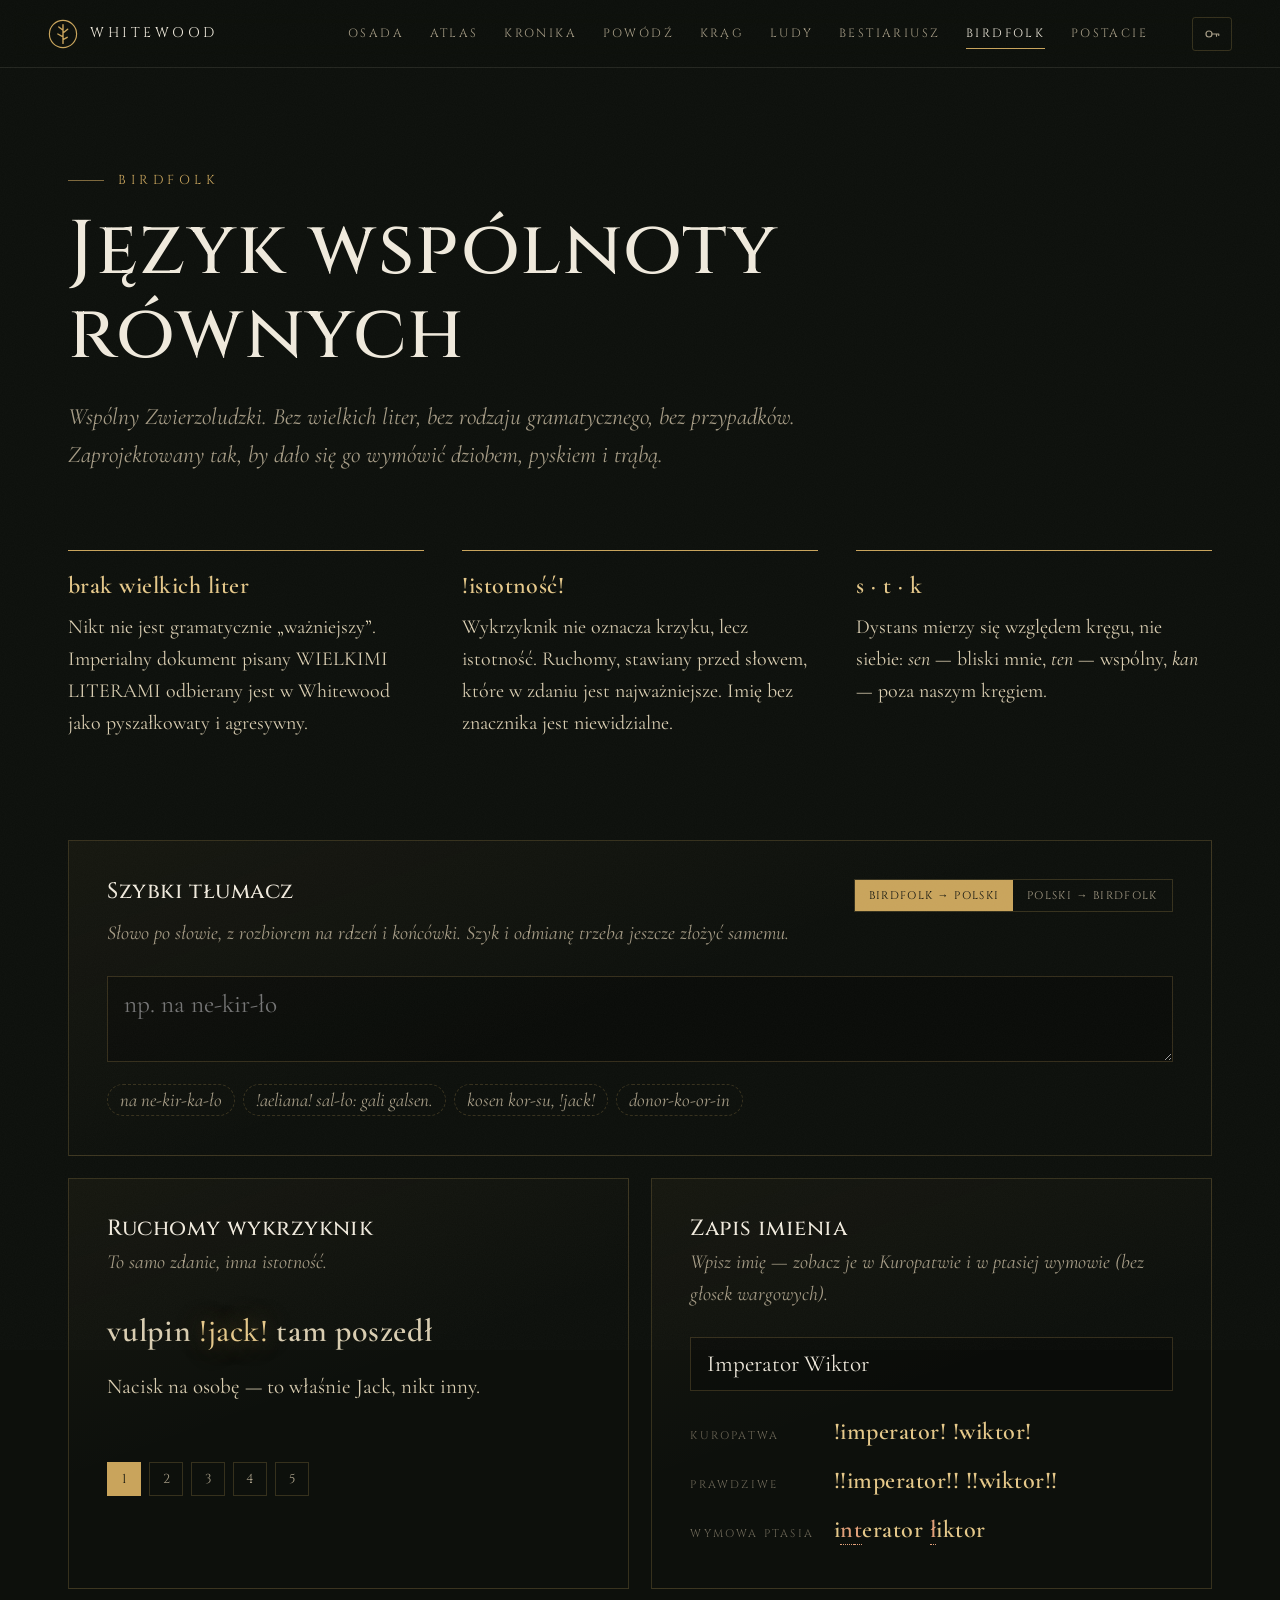
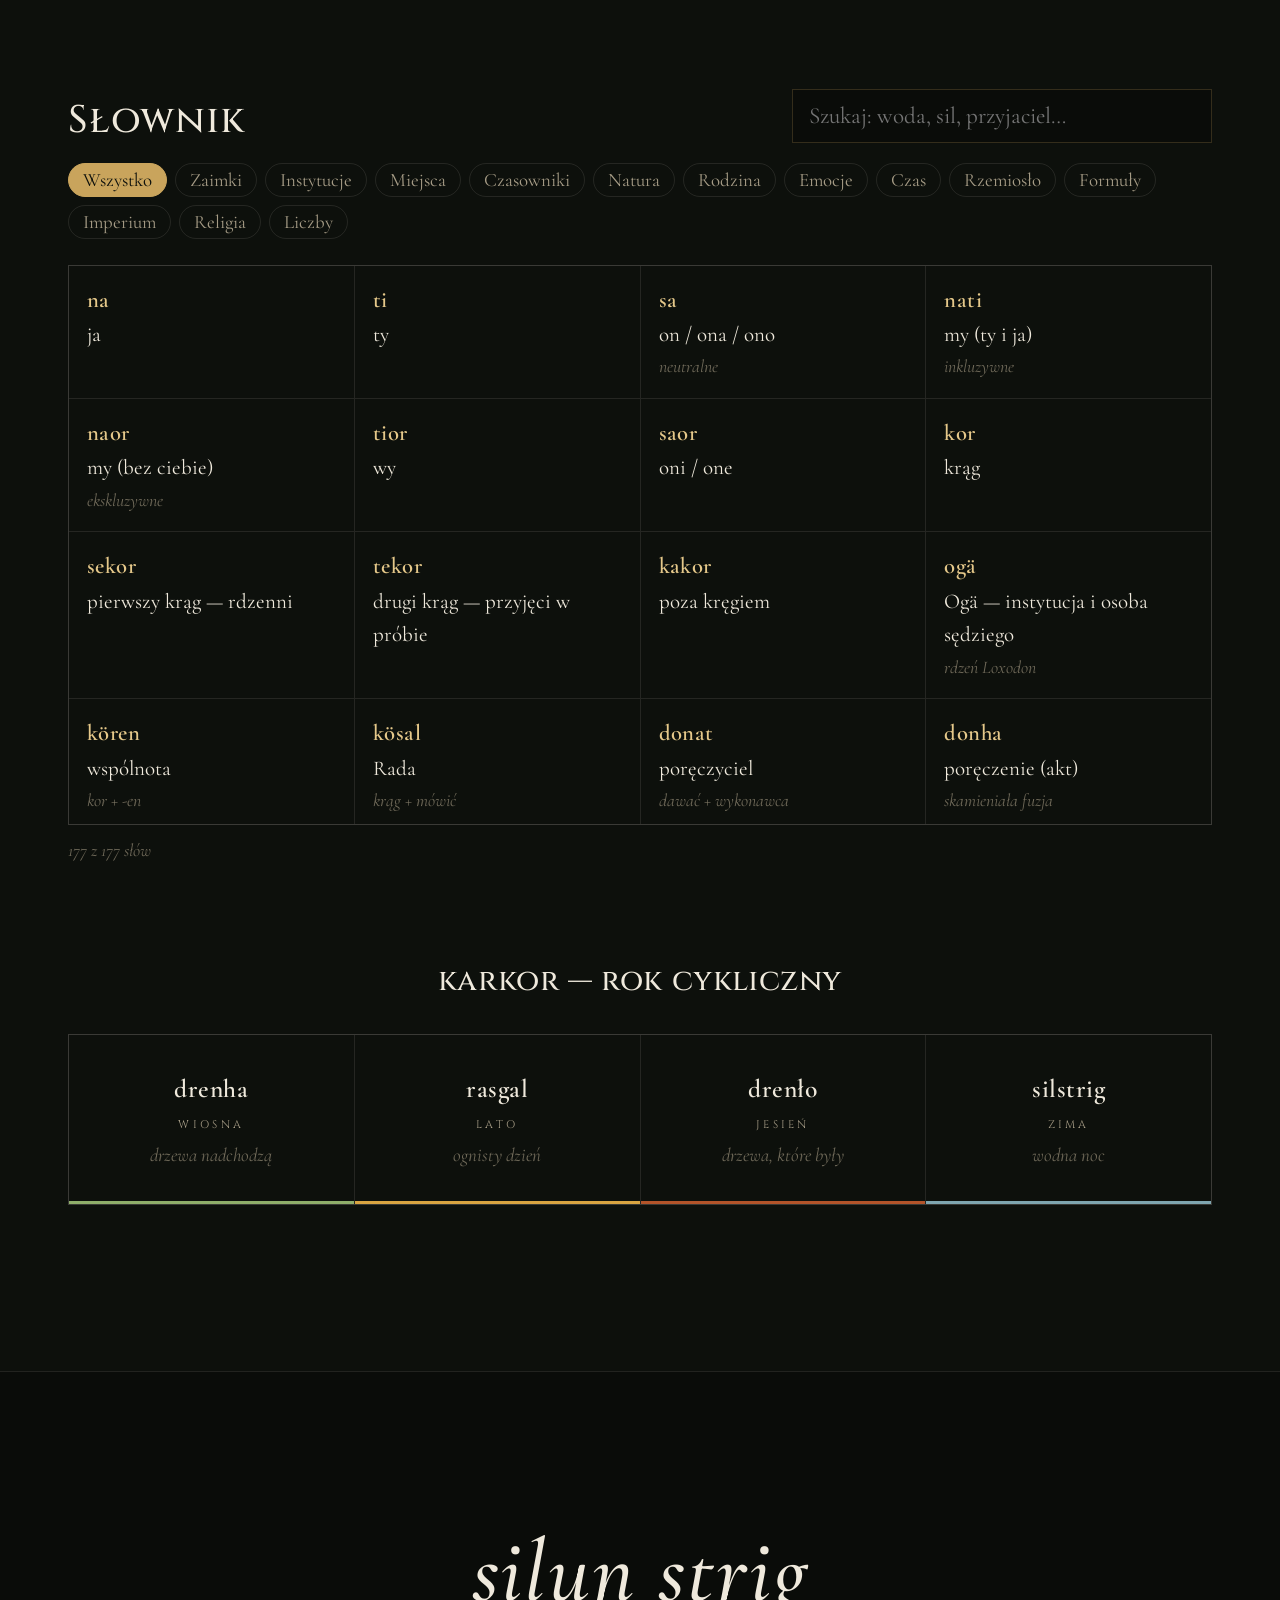
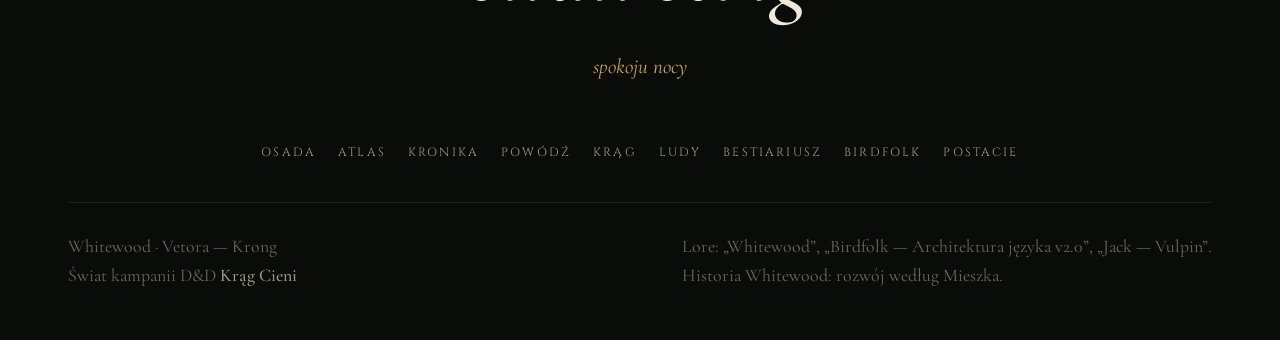
==== jezyk.html @ be05948b "Split site into subpages with a creators' view behind a password The single page becomes a set of pa" ====
<!doctype html>
<html lang="pl">
<head>
<meta charset="utf-8">
<meta name="viewport" content="width=device-width, initial-scale=1">
<title>Birdfolk — Whitewood</title>
<meta name="description" content="Birdfolk, wspólny język zwierzoludzi Whitewood: zasady, pismo Kuropatwa, słownik i szybki tłumacz.">
<meta property="og:title" content="Whitewood — Sekoraz">
<meta property="og:description" content="Osada, która nauczyła się żyć z tym, co zostało. Vetora — Krong.">
<meta property="og:image" content="assets/og-image.jpg">
<meta property="og:type" content="website">
<meta name="theme-color" content="#0d100c">
<link rel="icon" href="data:image/svg+xml,%3Csvg xmlns='http://www.w3.org/2000/svg' viewBox='0 0 64 64'%3E%3Ccircle cx='32' cy='32' r='29' fill='%230d100c' stroke='%23c9a45c' stroke-width='3'/%3E%3Cpath d='M32 12v40M32 24l-9-7M32 30l10-8M32 38l-11-6M32 44l9-5' stroke='%23efe9dc' stroke-width='3' stroke-linecap='round' fill='none'/%3E%3C/svg%3E">
<link rel="preconnect" href="https://fonts.googleapis.com">
<link rel="preconnect" href="https://fonts.gstatic.com" crossorigin>
<link href="https://fonts.googleapis.com/css2?family=Cinzel:wght@400;500;600;700&family=Cormorant+Garamond:ital,wght@0,400;0,500;0,600;1,400;1,500&display=swap" rel="stylesheet">
<link rel="stylesheet" href="css/style.css">
<link rel="stylesheet" href="css/lore.css">
<link rel="stylesheet" href="css/pages.css">
</head>
<body class="subpage">

<a class="skip" href="#tresc">Przejdź do treści</a>

<main id="tresc">
<section class="section lang" id="jezyk">
  <div class="wrap">
    <header class="section__head">
      <p class="eyebrow reveal">Birdfolk</p>
      <h2 class="reveal">Język wspólnoty równych</h2>
      <p class="section__sub reveal">Wspólny Zwierzoludzki. Bez wielkich liter, bez rodzaju gramatycznego, bez przypadków. Zaprojektowany tak, by dało się go wymówić dziobem, pyskiem i trąbą.</p>
    </header>

    <div class="lang__pillars reveal-stagger">
      <article><h3>brak wielkich liter</h3><p>Nikt nie jest gramatycznie „ważniejszy”. Imperialny dokument pisany WIELKIMI LITERAMI odbierany jest w Whitewood jako pyszałkowaty i agresywny.</p></article>
      <article><h3>!istotność!</h3><p>Wykrzyknik nie oznacza krzyku, lecz istotność. Ruchomy, stawiany przed słowem, które w zdaniu jest najważniejsze. Imię bez znacznika jest niewidzialne.</p></article>
      <article><h3>s · t · k</h3><p>Dystans mierzy się względem kręgu, nie siebie: <em>sen</em> — bliski mnie, <em>ten</em> — wspólny, <em>kan</em> — poza naszym kręgiem.</p></article>
    </div>

    
    <div class="tool translator reveal" id="translator">
      <div class="tr__head">
        <h3 class="tool__title">Szybki tłumacz</h3>
        <div class="tr__dir" id="trDir" role="group" aria-label="Kierunek">
          <button type="button" data-dir="bf" aria-pressed="true">birdfolk → polski</button>
          <button type="button" data-dir="pl" aria-pressed="false">polski → birdfolk</button>
        </div>
      </div>
      <p class="tool__desc">Słowo po słowie, z rozbiorem na rdzeń i końcówki. Szyk i odmianę trzeba jeszcze złożyć samemu.</p>
      <label class="field"><span class="visually-hidden">Tekst do tłumaczenia</span><textarea id="trInput" rows="2" placeholder="np. na ne-kir-ło" spellcheck="false"></textarea></label>
      <div class="tr__examples" id="trExamples">
        <button type="button" data-dir="bf">na ne-kir-ka-ło</button>
        <button type="button" data-dir="bf">!aeliana! sal-ło: gali galsen.</button>
        <button type="button" data-dir="bf">kosen kor-su, !jack!</button>
        <button type="button" data-dir="bf">donor-ko-or-in</button>
        <button type="button" data-dir="pl" hidden>dzień dobry, przyjacielu</button>
        <button type="button" data-dir="pl" hidden>nasz dom przy rzece</button>
        <button type="button" data-dir="pl" hidden>dziękuję za handel</button>
      </div>
      <div class="tr__out" id="trOut" aria-live="polite"></div>
    </div>

    <div class="lang__tools">
      <!-- Emfaza -->
      <div class="tool reveal">
        <h3 class="tool__title">Ruchomy wykrzyknik</h3>
        <p class="tool__desc">To samo zdanie, inna istotność.</p>
        <div class="emph" id="emph">
          <p class="emph__line" id="emphLine"></p>
          <p class="emph__gloss" id="emphGloss"></p>
          <div class="emph__dots" id="emphDots" role="tablist" aria-label="Warianty"></div>
        </div>
      </div>

      <!-- Konwerter imion -->
      <div class="tool reveal">
        <h3 class="tool__title">Zapis imienia</h3>
        <p class="tool__desc">Wpisz imię — zobacz je w Kuropatwie i w ptasiej wymowie (bez głosek wargowych).</p>
        <label class="field">
          <span class="visually-hidden">Imię</span>
          <input id="nameInput" type="text" value="Imperator Wiktor" maxlength="40" autocomplete="off" spellcheck="false">
        </label>
        <dl class="name-out" id="nameOut"></dl>
      </div>
    </div>

    <!-- Słownik -->
    <div class="dict reveal">
      <div class="dict__head">
        <h3>Słownik</h3>
        <label class="field field--search">
          <span class="visually-hidden">Szukaj w słowniku</span>
          <input id="dictSearch" type="search" placeholder="Szukaj: woda, sil, przyjaciel…" autocomplete="off">
        </label>
      </div>
      <div class="chips" id="dictCats"></div>
      <div class="dict__table" id="dictTable" role="list"></div>
      <p class="dict__count" id="dictCount"></p>
    </div>

    <!-- Rok -->
    <div class="year reveal">
      <h3>karkor — rok cykliczny</h3>
      <div class="year__wheel">
        <div class="season s1"><b>drenha</b><span>wiosna</span><i>drzewa nadchodzą</i></div>
        <div class="season s2"><b>rasgal</b><span>lato</span><i>ognisty dzień</i></div>
        <div class="season s3"><b>drenło</b><span>jesień</span><i>drzewa, które były</i></div>
        <div class="season s4"><b>silstrig</b><span>zima</span><i>wodna noc</i></div>
      </div>
    </div>
  </div>
</section>
</main>

<script src="js/data.js"></script>
<script src="js/site.js"></script>
<script src="js/lore.js"></script>
<script src="js/pages.js"></script>
</body>
</html>
---- css/style.css ----
/* =========================================================
   WHITEWOOD — style
   ========================================================= */
:root {
  --ink: #0d100c;
  --ink-2: #141912;
  --ink-3: #1c2219;
  --moss: #4f5d3b;
  --moss-2: #6b7a4f;
  --river: #2f5d66;
  --river-2: #4c8590;
  --birch: #efe9dc;
  --parch: #d9cdb1;
  --muted: #a69c86;
  --faint: #6e6858;
  --gold: #c9a45c;
  --gold-2: #e5c88a;
  --rust: #b3542a;
  --line: rgba(201, 164, 92, .22);
  --line-2: rgba(239, 233, 220, .1);

  --f-display: "Cinzel", "Trajan Pro", Georgia, serif;
  --f-body: "Cormorant Garamond", "EB Garamond", Georgia, serif;

  --wrap: 1240px;
  --gutter: clamp(16px, 4vw, 48px);
  --ease: cubic-bezier(.2, .7, .1, 1);
  --ease-out: cubic-bezier(.16, 1, .3, 1);
}

*, *::before, *::after { box-sizing: border-box; }
html { scroll-behavior: smooth; -webkit-text-size-adjust: 100%; }
body {
  margin: 0;
  background: var(--ink);
  color: var(--birch);
  font-family: var(--f-body);
  font-size: clamp(18px, 1.15vw + 12px, 21px);
  line-height: 1.6;
  overflow-x: hidden;
  -webkit-font-smoothing: antialiased;
  text-rendering: optimizeLegibility;
}
body::before { /* film grain */
  content: ""; position: fixed; inset: -50%; z-index: 100; pointer-events: none;
  background-image: url("data:image/svg+xml,%3Csvg xmlns='http://www.w3.org/2000/svg' width='160' height='160'%3E%3Cfilter id='n'%3E%3CfeTurbulence type='fractalNoise' baseFrequency='.9' numOctaves='2' stitchTiles='stitch'/%3E%3CfeColorMatrix values='0 0 0 0 1 0 0 0 0 1 0 0 0 0 1 0 0 0 .5 0'/%3E%3C/filter%3E%3Crect width='100%25' height='100%25' filter='url(%23n)'/%3E%3C/svg%3E");
  opacity: .045; animation: grain 1.2s steps(6) infinite;
}
@keyframes grain { 0%{transform:translate(0,0)} 20%{transform:translate(-3%,2%)} 40%{transform:translate(2%,-3%)} 60%{transform:translate(-2%,-1%)} 80%{transform:translate(3%,3%)} 100%{transform:translate(0,0)} }

img { max-width: 100%; display: block; }
a { color: inherit; }
::selection { background: var(--gold); color: var(--ink); }
:focus-visible { outline: 2px solid var(--gold); outline-offset: 3px; border-radius: 2px; }

.visually-hidden { position: absolute !important; width: 1px; height: 1px; overflow: hidden; clip: rect(0 0 0 0); white-space: nowrap; }
.skip { position: absolute; left: 16px; top: -60px; z-index: 200; background: var(--gold); color: var(--ink); padding: 8px 14px; font-family: var(--f-display); text-decoration: none; }
.skip:focus { top: 16px; }

.wrap { width: 100%; max-width: var(--wrap); margin-inline: auto; padding-inline: var(--gutter); }
.narrow { max-width: 820px; }

.eyebrow {
  font-family: var(--f-display); font-size: 13px; letter-spacing: .35em; text-transform: uppercase;
  color: var(--gold); margin: 0 0 18px; display: flex; align-items: center; gap: 14px;
}
.eyebrow::before { content: ""; width: 36px; height: 1px; background: currentColor; opacity: .6; }
.eyebrow--light { color: var(--gold-2); }

h1, h2, h3, h4 { font-family: var(--f-display); font-weight: 500; margin: 0; line-height: 1.1; letter-spacing: .02em; }
h2 { font-size: clamp(34px, 5vw, 68px); color: var(--birch); }
h3 { font-size: clamp(20px, 2vw, 26px); }

.section { position: relative; padding-block: clamp(90px, 13vw, 170px); }
.section__head { max-width: 760px; margin-bottom: clamp(44px, 6vw, 80px); }
.section__sub { color: var(--muted); font-size: 1.12em; margin: 22px 0 0; font-style: italic; }

.prose p { margin: 0 0 1.1em; color: var(--parch); }
.prose em { color: var(--birch); }
.dropcap::first-letter {
  font-family: var(--f-display); float: left; font-size: 4.2em; line-height: .82;
  padding: .06em .12em 0 0; color: var(--gold);
}

.btn {
  display: inline-flex; align-items: center; gap: 10px;
  font-family: var(--f-display); font-size: 13px; letter-spacing: .22em; text-transform: uppercase;
  text-decoration: none; padding: 16px 28px; border: 1px solid var(--gold);
  transition: background .4s var(--ease), color .4s var(--ease), transform .4s var(--ease);
}
.btn--gold { background: var(--gold); color: var(--ink); }
.btn--gold:hover { background: var(--gold-2); transform: translateY(-2px); }
.btn--ghost { color: var(--birch); border-color: rgba(239,233,220,.35); backdrop-filter: blur(4px); }
.btn--ghost:hover { border-color: var(--gold); color: var(--gold-2); }

kbd { font-family: var(--f-body); border: 1px solid var(--line); padding: 0 6px; border-radius: 3px; font-size: .85em; }

/* ---------- reveal ---------- */
.reveal, .reveal-stagger > * { opacity: 0; transform: translateY(28px); transition: opacity 1.1s var(--ease-out), transform 1.1s var(--ease-out); }
.reveal.is-in, .reveal-stagger.is-in > * { opacity: 1; transform: none; }
.reveal-stagger.is-in > *:nth-child(2) { transition-delay: .08s; }
.reveal-stagger.is-in > *:nth-child(3) { transition-delay: .16s; }
.reveal-stagger.is-in > *:nth-child(4) { transition-delay: .24s; }
.reveal-stagger.is-in > *:nth-child(5) { transition-delay: .32s; }
.reveal-stagger.is-in > *:nth-child(6) { transition-delay: .40s; }
.reveal-stagger.is-in > *:nth-child(7) { transition-delay: .48s; }
.reveal-up { opacity: 0; transform: translateY(20px); animation: up 1.4s var(--ease-out) forwards; animation-delay: var(--d, .3s); }
@keyframes up { to { opacity: 1; transform: none; } }

/* =========================================================
   NAV
   ========================================================= */
.nav {
  position: fixed; inset: 0 0 auto; z-index: 50; height: 68px;
  display: flex; align-items: center; justify-content: space-between; gap: 24px;
  padding-inline: var(--gutter);
  transition: background .5s var(--ease), transform .5s var(--ease), border-color .5s;
  border-bottom: 1px solid transparent;
}
.nav.is-solid { background: rgba(13,16,12,.82); backdrop-filter: blur(14px) saturate(1.2); border-color: var(--line-2); }
.nav__brand { display: flex; align-items: center; gap: 12px; text-decoration: none; font-family: var(--f-display); letter-spacing: .25em; text-transform: uppercase; font-size: 14px; }
.nav__brand svg { width: 30px; height: 30px; fill: none; stroke: var(--gold); stroke-width: 3; stroke-linecap: round; }
.nav__brand svg circle { stroke-width: 2.5; }
.nav__links { display: flex; gap: clamp(14px, 2vw, 30px); }
.nav__links a {
  font-family: var(--f-display); font-size: 12px; letter-spacing: .2em; text-transform: uppercase;
  text-decoration: none; color: var(--muted); position: relative; padding: 6px 0; transition: color .3s;
}
.nav__links a::after { content: ""; position: absolute; left: 0; right: 0; bottom: 0; height: 1px; background: var(--gold); transform: scaleX(0); transform-origin: left; transition: transform .4s var(--ease); }
.nav__links a:hover, .nav__links a.is-active { color: var(--birch); }
.nav__links a.is-active::after, .nav__links a:hover::after { transform: scaleX(1); }
.nav__progress { position: absolute; left: 0; right: 0; bottom: -1px; height: 1px; }
.nav__progress i { display: block; height: 100%; width: 100%; background: linear-gradient(90deg, var(--gold), var(--gold-2)); transform-origin: left; transform: scaleX(0); }
.nav__toggle { display: none; background: none; border: 0; width: 44px; height: 44px; cursor: pointer; position: relative; }
.nav__toggle span { position: absolute; left: 10px; right: 10px; height: 1.5px; background: var(--birch); transition: transform .4s var(--ease), top .4s; }
.nav__toggle span:nth-child(1) { top: 17px; } .nav__toggle span:nth-child(2) { top: 26px; }
.nav__toggle[aria-expanded="true"] span:nth-child(1) { top: 21px; transform: rotate(45deg); }
.nav__toggle[aria-expanded="true"] span:nth-child(2) { top: 21px; transform: rotate(-45deg); }

@media (max-width: 960px) {
  .nav__toggle { display: block; z-index: 2; }
  .nav__links {
    position: fixed; inset: 0; flex-direction: column; justify-content: center; align-items: center; gap: 26px;
    background: rgba(13,16,12,.97); backdrop-filter: blur(10px);
    opacity: 0; pointer-events: none; transition: opacity .4s var(--ease);
  }
  .nav__links.is-open { opacity: 1; pointer-events: auto; }
  .nav__links a { font-size: 18px; }
}

/* =========================================================
   HERO
   ========================================================= */
.hero { position: relative; min-height: 100vh; min-height: 100svh; display: grid; place-items: center; overflow: hidden; isolation: isolate; }
.hero__bg { position: absolute; inset: 0; z-index: -2; }
.hero__map {
  position: absolute; inset: -6%;
  background: url("../assets/whitewood-map.webp") center 40% / cover no-repeat;
  filter: saturate(.85) brightness(.62) contrast(1.05);
  animation: kenburns 40s ease-in-out infinite alternate;
  will-change: transform;
}
@keyframes kenburns { from { transform: scale(1.04) translate3d(0,0,0); } to { transform: scale(1.14) translate3d(-1.5%, -2%, 0); } }
.hero__fog {
  position: absolute; inset: -20% -50%; pointer-events: none; mix-blend-mode: screen; opacity: .35;
  background:
    radial-gradient(40% 25% at 20% 60%, rgba(239,233,220,.35), transparent 70%),
    radial-gradient(35% 20% at 70% 40%, rgba(239,233,220,.25), transparent 70%),
    radial-gradient(30% 18% at 50% 80%, rgba(200,220,215,.3), transparent 70%);
  animation: drift 60s linear infinite;
}
.hero__fog--2 { opacity: .22; animation-duration: 90s; animation-direction: reverse; transform: scaleX(-1); }
@keyframes drift { from { transform: translateX(-12%); } to { transform: translateX(12%); } }
.hero__vignette {
  position: absolute; inset: 0;
  background:
    radial-gradient(ellipse at 50% 45%, transparent 20%, rgba(13,16,12,.55) 65%, rgba(13,16,12,.95) 100%),
    linear-gradient(to bottom, rgba(13,16,12,.55) 0%, transparent 25%, transparent 65%, var(--ink) 100%);
}
.hero__particles { position: absolute; inset: 0; z-index: -1; width: 100%; height: 100%; pointer-events: none; }

.hero__content { text-align: center; padding: 120px var(--gutter) 140px; max-width: 980px; }
.hero__kicker { font-family: var(--f-display); letter-spacing: .5em; text-transform: uppercase; font-size: 13px; color: var(--gold-2); margin: 0 0 18px; }
.hero__kicker span { opacity: .5; margin: 0 .4em; }
.hero__title {
  font-size: clamp(44px, 9.6vw, 150px); font-weight: 400; letter-spacing: .04em; line-height: .95; white-space: nowrap;
  color: var(--birch);
  text-shadow: 0 2px 40px rgba(0,0,0,.6), 0 0 80px rgba(201,164,92,.18);
}
.hero__title .ch { display: inline-block; opacity: 0; transform: translateY(.35em) rotate(4deg); filter: blur(12px); animation: ch 1.6s var(--ease-out) forwards; }
@keyframes ch { to { opacity: 1; transform: none; filter: blur(0); } }
.hero__native { font-size: clamp(18px, 2vw, 24px); color: var(--parch); margin: 22px 0 0; letter-spacing: .05em; }
.hero__native em { font-family: var(--f-display); font-style: normal; color: var(--gold-2); letter-spacing: .15em; }
.hero__lede { max-width: 620px; margin: 22px auto 0; color: var(--parch); font-size: 1.12em; text-shadow: 0 1px 12px rgba(0,0,0,.8); }
.hero__cta { display: flex; gap: 14px; justify-content: center; flex-wrap: wrap; margin-top: 42px; }

.hero__scroll {
  position: absolute; bottom: 34px; left: 0; right: 0; margin-inline: auto; width: max-content;
  display: flex; flex-direction: column; align-items: center; gap: 12px; text-decoration: none;
  font-family: var(--f-display); font-size: 11px; letter-spacing: .3em; text-transform: uppercase; color: var(--muted);
  opacity: 0; animation: up 1.4s var(--ease-out) 2.6s forwards;
}
.hero__scroll i { width: 1px; height: 54px; background: linear-gradient(var(--gold), transparent); position: relative; overflow: hidden; }
.hero__scroll i::after { content: ""; position: absolute; left: 0; top: -40%; width: 1px; height: 40%; background: var(--birch); animation: drip 2.2s var(--ease) infinite; }
@keyframes drip { to { top: 110%; } }

/* =========================================================
   PROLOG
   ========================================================= */
.prolog { background: linear-gradient(var(--ink), var(--ink-2)); }
.epigraph { margin: 0 0 56px; position: relative; }
.epigraph p {
  font-family: var(--f-display); font-size: clamp(24px, 3.2vw, 40px); line-height: 1.35; color: var(--birch); margin: 0;
}
.epigraph::before { content: "„"; position: absolute; left: -.5em; top: -.35em; font-size: 5em; color: var(--gold); opacity: .25; font-family: var(--f-body); line-height: 1; }
.facts {
  margin: clamp(60px, 8vw, 100px) 0 0; display: grid; grid-template-columns: repeat(5, 1fr);
  border-top: 1px solid var(--line); border-bottom: 1px solid var(--line);
}
.facts > div { padding: 28px 18px; text-align: center; border-left: 1px solid var(--line-2); }
.facts > div:first-child { border-left: 0; }
.facts dt { font-family: var(--f-display); font-size: 11px; letter-spacing: .3em; text-transform: uppercase; color: var(--faint); margin-bottom: 8px; }
.facts dd { margin: 0; font-family: var(--f-display); font-size: clamp(17px, 1.7vw, 22px); color: var(--gold-2); }
@media (max-width: 760px) {
  .facts { grid-template-columns: repeat(2, 1fr); }
  .facts > div { border-left: 0; border-top: 1px solid var(--line-2); }
  .facts > div:nth-child(-n+2) { border-top: 0; }
  .facts > div:last-child { grid-column: span 2; }
}

/* =========================================================
   ATLAS
   ========================================================= */
.atlas { background: var(--ink-2); }
.atlas__grid { display: grid; grid-template-columns: minmax(0, 1fr) 380px; gap: 28px; align-items: stretch; }
.atlas__stage { position: relative; }
.atlas__viewport {
  position: relative; overflow: hidden; border: 1px solid var(--line);
  box-shadow: 0 40px 80px -30px rgba(0,0,0,.8), inset 0 0 0 6px rgba(13,16,12,.6);
  aspect-ratio: 3 / 2; background: #1a1f17;
}
.atlas__viewport::after { content: ""; position: absolute; inset: 0; pointer-events: none; box-shadow: inset 0 0 80px rgba(0,0,0,.55); }
.atlas__canvas { position: absolute; inset: 0; transform-origin: 0 0; transition: transform 1.2s var(--ease-out); }
.atlas__canvas img { width: 100%; height: 100%; object-fit: cover; user-select: none; -webkit-user-drag: none; }
.atlas__pins { position: absolute; inset: 0; }
.pin {
  position: absolute; width: 34px; height: 34px; margin: -17px 0 0 -17px; padding: 0; border: 0; background: none; cursor: pointer;
  transition: transform .6s var(--ease-out), opacity .4s;
}
.pin::before, .pin::after { content: ""; position: absolute; inset: 0; border-radius: 50%; }
.pin::before { background: radial-gradient(circle, var(--gold-2) 0 4px, rgba(201,164,92,.25) 5px 100%); border: 1px solid var(--gold); box-shadow: 0 0 18px rgba(201,164,92,.6); transition: transform .4s var(--ease); }
.pin::after { border: 1px solid var(--gold-2); animation: ping 2.6s var(--ease) infinite; }
.pin--pending::before { background: radial-gradient(circle, var(--birch) 0 3px, rgba(239,233,220,.12) 4px 100%); border-color: rgba(239,233,220,.55); box-shadow: none; }
.pin--pending::after { border-color: rgba(239,233,220,.4); animation-duration: 4s; }
@keyframes ping { 0% { transform: scale(1); opacity: .9; } 100% { transform: scale(2.4); opacity: 0; } }
.pin:hover::before, .pin.is-active::before { transform: scale(1.25); }
.pin.is-active::before { background: radial-gradient(circle, var(--ink) 0 4px, var(--gold-2) 5px 100%); }
.pin__label {
  position: absolute; left: 50%; bottom: 120%; transform: translate(-50%, 6px); white-space: nowrap;
  font-family: var(--f-display); font-size: 12px; letter-spacing: .15em; text-transform: uppercase;
  background: rgba(13,16,12,.88); border: 1px solid var(--line); padding: 5px 10px; color: var(--birch);
  opacity: 0; pointer-events: none; transition: opacity .3s, transform .3s var(--ease);
}
.pin:hover .pin__label, .pin:focus-visible .pin__label { opacity: 1; transform: translate(-50%, 0); }
.atlas.is-zoomed .pin:not(.is-active) { opacity: .45; }

.atlas__reset {
  position: absolute; top: 16px; left: 16px; z-index: 3;
  font-family: var(--f-display); font-size: 12px; letter-spacing: .15em; text-transform: uppercase;
  background: rgba(13,16,12,.85); color: var(--birch); border: 1px solid var(--line); padding: 10px 16px; cursor: pointer;
  backdrop-filter: blur(6px);
}
.atlas__reset:hover { border-color: var(--gold); }
.atlas__hint { color: var(--faint); font-size: .85em; margin: 14px 0 0; font-style: italic; }

.atlas__panel {
  position: relative; border: 1px solid var(--line); padding: 34px 30px;
  background: linear-gradient(160deg, rgba(201,164,92,.06), transparent 40%), var(--ink);
  min-height: 100%; overflow: hidden;
}
.atlas__panel::before { content: ""; position: absolute; inset: 8px; border: 1px solid var(--line-2); pointer-events: none; }
.atlas__panel-empty { height: 100%; display: grid; place-content: center; text-align: center; color: var(--faint); font-style: italic; min-height: 300px; }
.atlas__panel-empty svg { width: 76px; height: 76px; margin: 0 auto 18px; fill: none; stroke: var(--gold); stroke-width: 1; opacity: .5; animation: spin 60s linear infinite; }
@keyframes spin { to { transform: rotate(360deg); } }
.place { animation: placeIn .8s var(--ease-out); }
@keyframes placeIn { from { opacity: 0; transform: translateY(14px); } }
.place__kind { font-family: var(--f-display); font-size: 11px; letter-spacing: .3em; text-transform: uppercase; color: var(--gold); margin: 0 0 12px; }
.place__kind--pending { color: var(--muted); }
.place h3 { font-size: clamp(26px, 2.4vw, 34px); margin-bottom: 8px; }
.place__native { color: var(--gold-2); font-style: italic; margin: 0 0 22px; }
.place__native code { font-family: var(--f-display); font-style: normal; letter-spacing: .08em; font-size: .9em; }
.place p { color: var(--parch); margin: 0 0 1em; font-size: .98em; }
.place__tags { display: flex; flex-wrap: wrap; gap: 8px; margin-top: 22px; padding: 0; list-style: none; }
.place__tags li { font-size: .8em; border: 1px solid var(--line); padding: 3px 12px; border-radius: 99px; color: var(--muted); }
.place__nav { display: flex; justify-content: space-between; margin-top: 28px; padding-top: 18px; border-top: 1px solid var(--line-2); }
.place__nav button { background: none; border: 0; color: var(--muted); font-family: var(--f-display); font-size: 12px; letter-spacing: .15em; text-transform: uppercase; cursor: pointer; padding: 6px 0; }
.place__nav button:hover { color: var(--gold-2); }

.atlas__list { list-style: none; padding: 0; margin: 28px 0 0; display: flex; flex-wrap: wrap; gap: 10px; }
.atlas__list button {
  background: none; border: 1px solid var(--line-2); color: var(--muted); padding: 8px 16px; cursor: pointer;
  font-family: var(--f-display); font-size: 12px; letter-spacing: .12em; text-transform: uppercase; transition: all .3s;
}
.atlas__list button:hover { color: var(--birch); border-color: var(--line); }
.atlas__list button[aria-pressed="true"] { color: var(--ink); background: var(--gold); border-color: var(--gold); }

@media (max-width: 1020px) {
  .atlas__grid { grid-template-columns: 1fr; }
  .atlas__panel { min-height: 0; }
  .atlas__panel-empty { min-height: 140px; }
  .pin__label { display: none; }
}
@media (max-width: 560px) {
  .pin { width: 26px; height: 26px; margin: -13px 0 0 -13px; }
  .atlas__hint { display: none; }
}

/* =========================================================
   KRONIKA
   ========================================================= */
.chronicle { background: linear-gradient(var(--ink-2), var(--ink)); }
.timeline { list-style: none; margin: 0; padding: 0; position: relative; }
.timeline::before, .timeline__fill {
  content: ""; position: absolute; left: 50%; top: 0; bottom: 0; width: 1px; background: var(--line-2); transform: translateX(-50%);
}
.timeline__fill { background: linear-gradient(var(--gold-2), var(--gold)); bottom: auto; height: 0; transition: height .15s linear; box-shadow: 0 0 12px var(--gold); }
.tl { position: relative; width: 50%; padding: 0 64px 70px 0; }
.tl--r { margin-left: 50%; padding: 0 0 70px 64px; }
.tl__dot { position: absolute; top: 8px; right: -7px; width: 14px; height: 14px; border: 1px solid var(--gold); background: var(--ink); transform: rotate(45deg); transition: background .6s, box-shadow .6s; }
.tl--r .tl__dot { right: auto; left: -7px; }
.tl.is-in .tl__dot { background: var(--gold); box-shadow: 0 0 18px var(--gold); }
.tl__era { font-family: var(--f-display); font-size: 12px; letter-spacing: .3em; text-transform: uppercase; color: var(--gold); margin: 0 0 10px; }
.tl h3 { font-size: clamp(22px, 2.3vw, 30px); margin-bottom: 14px; }
.tl p { color: var(--parch); margin: 0; }
.tl--l { text-align: right; }
.tl--flood .tl__era { color: var(--river-2); }
.tl--flood h3 { color: #a9d0d6; }
.tl--flood .tl__dot { border-color: var(--river-2); }
.tl--flood.is-in .tl__dot { background: var(--river-2); box-shadow: 0 0 22px var(--river-2); }
@media (max-width: 760px) {
  .timeline::before, .timeline__fill { left: 7px; }
  .tl, .tl--r { width: 100%; margin-left: 0; padding: 0 0 54px 44px; text-align: left !important; }
  .tl__dot, .tl--r .tl__dot { left: 0; right: auto; }
}

/* =========================================================
   POWÓDŹ
   ========================================================= */
.flood {
  position: relative; overflow: hidden; padding-block: clamp(120px, 18vw, 240px);
  background: radial-gradient(ellipse at 50% 0%, #1d3b42, #0a1517 70%);
  text-align: center; isolation: isolate;
}
.flood__water { position: absolute; inset: 0; width: 100%; height: 100%; z-index: -1; opacity: .9; }
.flood::after { content: ""; position: absolute; inset: 0; z-index: -1; background: linear-gradient(var(--ink), transparent 18%, transparent 82%, var(--ink)); }
.flood .eyebrow { justify-content: center; }
.flood .eyebrow::after { content: ""; width: 36px; height: 1px; background: currentColor; opacity: .6; }
.flood__title { font-size: clamp(52px, 10vw, 140px); line-height: .95; color: #cfe5e8; text-shadow: 0 0 60px rgba(76,133,144,.5); }
.flood__lede { font-size: clamp(20px, 2vw, 26px); color: #b8cfd2; margin: 34px auto 50px; max-width: 640px; font-style: italic; }
.flood__list { list-style: none; padding: 0; margin: 0 auto; max-width: 620px; text-align: left; }
.flood__list li { display: flex; gap: 22px; align-items: baseline; padding: 18px 0; border-top: 1px solid rgba(169,208,214,.15); color: #dce9ea; }
.flood__list li:last-child { border-bottom: 1px solid rgba(169,208,214,.15); }
.flood__list span { font-family: var(--f-display); color: var(--river-2); min-width: 2em; }
.flood__coda { margin-top: 56px; font-size: 1.15em; color: #b8cfd2; }
.flood__coda em { color: var(--gold-2); }

/* =========================================================
   KRĄG
   ========================================================= */
.circle { background: var(--ink); }
.circles { display: grid; grid-template-columns: 1fr 1fr; gap: clamp(30px, 6vw, 90px); align-items: center; }
.circles__diagram svg { width: 100%; max-width: 480px; margin-inline: auto; display: block; overflow: visible; }
.ring { fill: rgba(201,164,92,.02); stroke: var(--line); stroke-width: 1; cursor: pointer; transition: fill .5s, stroke .5s, stroke-width .5s; }
.ring--kakor { stroke-dasharray: 3 6; }
.ring:hover, .ring.is-active { fill: rgba(201,164,92,.08); stroke: var(--gold); stroke-width: 1.5; }
.ring--sekor.is-active, .ring--sekor:hover { fill: rgba(201,164,92,.16); }
.tree path { fill: none; stroke: var(--birch); stroke-width: 3; stroke-linecap: round; }
.ring-label { fill: var(--muted); font-family: var(--f-display); font-size: 13px; letter-spacing: .3em; text-anchor: middle; pointer-events: none; text-transform: uppercase; }
.circles__text { min-height: 220px; }
.circle-card { animation: placeIn .7s var(--ease-out); }
.circle-card code { font-family: var(--f-display); color: var(--gold-2); font-size: clamp(42px, 5vw, 64px); letter-spacing: .06em; display: block; line-height: 1; }
.circle-card h3 { color: var(--muted); font-size: 16px; letter-spacing: .3em; text-transform: uppercase; margin: 14px 0 20px; }
.circle-card p { color: var(--parch); font-size: 1.1em; margin: 0; }
.circle-tabs { display: flex; gap: 8px; margin-top: 30px; }
.circle-tabs button { flex: 1; background: none; border: 1px solid var(--line-2); padding: 10px; color: var(--muted); font-family: var(--f-display); letter-spacing: .15em; cursor: pointer; font-size: 13px; }
.circle-tabs button[aria-selected="true"] { border-color: var(--gold); color: var(--gold-2); }
@media (max-width: 860px) { .circles { grid-template-columns: 1fr; } }

.codex { margin-top: clamp(80px, 11vw, 140px); }
.codex__head { text-align: center; margin-bottom: 50px; }
.codex__head h3 { font-size: clamp(28px, 3.4vw, 44px); }
.codex__head p { color: var(--muted); font-style: italic; margin: 10px 0 0; }
.codex__grid { display: grid; grid-template-columns: repeat(3, 1fr); gap: 1px; background: var(--line-2); border: 1px solid var(--line-2); }
.law { background: var(--ink); padding: 38px 32px 40px; position: relative; transition: background .5s; }
.law:hover { background: var(--ink-3); }
.law__n { font-family: var(--f-display); font-size: 54px; color: var(--gold); opacity: .25; line-height: 1; position: absolute; top: 22px; right: 26px; transition: opacity .5s; }
.law:hover .law__n { opacity: .6; }
.law h4 { font-size: 19px; line-height: 1.3; margin: 0 0 16px; padding-right: 60px; color: var(--gold-2); }
.law p { margin: 0; color: var(--parch); font-size: .95em; }
.law--hard { background: linear-gradient(160deg, rgba(179,84,42,.12), transparent 60%), var(--ink); }
.law--hard h4 { color: #e1a07a; }
.hybrid-rules { display: grid; grid-template-columns: repeat(3, 1fr); gap: 28px; margin-top: 50px; }
.hybrid-rules > div { border-left: 1px solid var(--gold); padding-left: 20px; }
.hybrid-rules h4 { font-size: 15px; letter-spacing: .1em; margin-bottom: 8px; }
.hybrid-rules p { margin: 0; color: var(--muted); font-size: .92em; }
@media (max-width: 960px) { .codex__grid, .hybrid-rules { grid-template-columns: 1fr 1fr; } }
@media (max-width: 620px) { .codex__grid, .hybrid-rules { grid-template-columns: 1fr; } }

/* =========================================================
   LUDY
   ========================================================= */
.peoples { background: linear-gradient(var(--ink), var(--ink-2)); }
.tabs { display: flex; flex-wrap: wrap; gap: 6px; margin-bottom: 40px; border-bottom: 1px solid var(--line-2); }
.tabs button {
  background: none; border: 0; padding: 14px 20px; cursor: pointer; color: var(--muted); position: relative;
  font-family: var(--f-display); font-size: 13px; letter-spacing: .2em; text-transform: uppercase; transition: color .3s;
}
.tabs button::after { content: ""; position: absolute; left: 0; right: 0; bottom: -1px; height: 2px; background: var(--gold); transform: scaleX(0); transition: transform .4s var(--ease); }
.tabs button[aria-selected="true"] { color: var(--birch); }
.tabs button[aria-selected="true"]::after { transform: scaleX(1); }
.tabs button sup { font-size: .7em; color: var(--gold); margin-left: 4px; }
.people { display: grid; grid-template-columns: repeat(auto-fill, minmax(280px, 1fr)); gap: 18px; }
.folk {
  position: relative; padding: 30px 26px 28px; border: 1px solid var(--line-2); background: rgba(255,255,255,.012);
  transition: border-color .4s, transform .5s var(--ease-out), background .4s;
  animation: placeIn .7s var(--ease-out) both;
}
.folk:hover { border-color: var(--line); transform: translateY(-4px); background: rgba(201,164,92,.035); }
.folk__circle { position: absolute; top: 18px; right: 18px; font-family: var(--f-display); font-size: 10px; letter-spacing: .2em; text-transform: uppercase; padding: 3px 9px; border-radius: 99px; }
.folk__circle--sekor { color: #9fc08a; border: 1px solid rgba(159,192,138,.4); }
.folk__circle--tekor { color: #e0c27a; border: 1px solid rgba(224,194,122,.4); }
.folk__group { font-family: var(--f-display); font-size: 11px; letter-spacing: .3em; text-transform: uppercase; color: var(--faint); margin: 0 0 8px; }
.folk h3 { font-size: 22px; margin: 0 0 6px; padding-right: 70px; }
.folk__role { color: var(--gold-2); font-style: italic; margin: 0 0 14px; }
.folk p:last-child { color: var(--parch); margin: 0; font-size: .93em; }
.folk__monogram { position: absolute; right: 18px; bottom: 6px; font-family: var(--f-display); font-size: 80px; line-height: 1; color: var(--gold); opacity: .05; pointer-events: none; }

/* =========================================================
   BESTIARIUSZ
   ========================================================= */
.bestiary { background: var(--ink-2); overflow: hidden; }
.bestiary::before { content: ""; position: absolute; inset: 0; background: radial-gradient(ellipse at 80% 30%, rgba(47,93,102,.18), transparent 60%); pointer-events: none; }
.beasts { display: grid; grid-template-columns: repeat(auto-fill, minmax(320px, 1fr)); gap: 18px; position: relative; }
.beast { padding: 32px 30px; border: 1px solid var(--line-2); background: var(--ink); position: relative; overflow: hidden; }
.beast::before { content: ""; position: absolute; left: 0; top: 0; bottom: 0; width: 2px; background: var(--moss-2); }
.beast__tier { font-family: var(--f-display); font-size: 11px; letter-spacing: .25em; text-transform: uppercase; color: var(--faint); margin: 0 0 10px; }
.beast h3 { font-size: 22px; margin: 0 0 14px; }
.beast p { margin: 0; color: var(--parch); font-size: .95em; }
.beast--danger::before { background: var(--rust); }
.beast--danger h3 { color: #e1a07a; }
.beast--rite { background: linear-gradient(160deg, rgba(201,164,92,.08), transparent 70%), var(--ink); }
.beast--rite::before { background: var(--gold); }
.beast--rite h3 { color: var(--gold-2); }
.beast--mystery::before { background: var(--river-2); }
.beast--mystery h3 { color: #a9d0d6; }
.beast--mystery p { filter: blur(6px); transition: filter 1.2s var(--ease); cursor: help; }
.beast--mystery:hover p, .beast--mystery:focus-within p, .beast--mystery.is-revealed p { filter: none; }
.beast--mystery .beast__hint { font-size: .8em; color: var(--faint); font-style: italic; margin-top: 14px; }

/* =========================================================
   JĘZYK
   ========================================================= */
.lang { background: var(--ink); }
.lang__pillars { display: grid; grid-template-columns: repeat(3, 1fr); gap: clamp(20px, 3vw, 40px); margin-bottom: clamp(60px, 8vw, 100px); }
.lang__pillars article { border-top: 1px solid var(--gold); padding-top: 22px; }
.lang__pillars h3 { font-size: 24px; color: var(--gold-2); margin-bottom: 12px; text-transform: none; letter-spacing: .05em; }
.lang__pillars p { margin: 0; color: var(--parch); font-size: .95em; }
@media (max-width: 860px) { .lang__pillars { grid-template-columns: 1fr; } }

.lang__tools { display: grid; grid-template-columns: 1fr 1fr; gap: 22px; }
@media (max-width: 860px) { .lang__tools { grid-template-columns: 1fr; } }
.tool { border: 1px solid var(--line); padding: clamp(26px, 3vw, 40px); background: linear-gradient(160deg, rgba(201,164,92,.05), transparent 50%); }
.tool__title { font-size: 22px; margin-bottom: 6px; }
.tool__desc { color: var(--muted); margin: 0 0 26px; font-style: italic; font-size: .95em; }

.emph__line { font-family: var(--f-display); font-size: clamp(22px, 2.6vw, 32px); margin: 0 0 14px; min-height: 1.4em; letter-spacing: .03em; color: var(--parch); }
.emph__line b { color: var(--gold-2); font-weight: 500; text-shadow: 0 0 24px rgba(201,164,92,.5); }
.emph__gloss { color: var(--parch); margin: 0 0 24px; min-height: 3.2em; }
.emph__line, .emph__gloss { transition: opacity .35s; }
.emph.is-fading .emph__line, .emph.is-fading .emph__gloss { opacity: 0; }
.emph__dots { display: flex; gap: 8px; }
.emph__dots button { width: 34px; height: 34px; border: 1px solid var(--line); background: none; color: var(--muted); font-family: var(--f-display); cursor: pointer; font-size: 13px; }
.emph__dots button[aria-selected="true"] { background: var(--gold); color: var(--ink); border-color: var(--gold); }

.field { display: block; }
.field input {
  width: 100%; background: rgba(0,0,0,.25); border: 1px solid var(--line); color: var(--birch);
  font-family: var(--f-body); font-size: 1.1em; padding: 12px 16px; outline: none; transition: border-color .3s;
}
.field input:focus { border-color: var(--gold); }
.name-out { margin: 22px 0 0; display: grid; grid-template-columns: auto 1fr; gap: 10px 20px; align-items: baseline; }
.name-out dt { font-family: var(--f-display); font-size: 11px; letter-spacing: .2em; text-transform: uppercase; color: var(--faint); }
.name-out dd { margin: 0; font-family: var(--f-display); font-size: 1.15em; color: var(--gold-2); letter-spacing: .03em; word-break: break-word; }
.name-out dd mark { background: none; color: #e1a07a; border-bottom: 1px dotted currentColor; }

.dict { margin-top: clamp(60px, 8vw, 100px); }
.dict__head { display: flex; justify-content: space-between; align-items: end; gap: 20px; flex-wrap: wrap; margin-bottom: 20px; }
.dict__head h3 { font-size: clamp(28px, 3vw, 40px); }
.field--search { flex: 1; max-width: 420px; min-width: 220px; }
.chips { display: flex; flex-wrap: wrap; gap: 8px; margin-bottom: 26px; }
.chips button { background: none; border: 1px solid var(--line-2); border-radius: 99px; padding: 5px 14px; color: var(--muted); font-family: var(--f-body); font-size: .9em; cursor: pointer; transition: all .3s; }
.chips button:hover { border-color: var(--line); color: var(--birch); }
.chips button[aria-pressed="true"] { background: var(--gold); color: var(--ink); border-color: var(--gold); }
.dict__table { display: grid; grid-template-columns: repeat(auto-fill, minmax(260px, 1fr)); gap: 1px; background: var(--line-2); border: 1px solid var(--line-2); max-height: 560px; overflow-y: auto; scrollbar-color: var(--moss) transparent; }
.word { background: var(--ink); padding: 16px 18px; transition: background .3s; }
.word:hover { background: var(--ink-3); }
.word b { font-family: var(--f-display); font-weight: 500; color: var(--gold-2); font-size: 1.08em; letter-spacing: .03em; display: block; }
.word span { color: var(--birch); display: block; }
.word i { color: var(--faint); font-size: .85em; display: block; margin-top: 2px; }
.dict__count { color: var(--faint); font-size: .85em; margin: 12px 0 0; font-style: italic; }
.dict__empty { background: var(--ink); padding: 30px; color: var(--muted); font-style: italic; grid-column: 1 / -1; }

.year { margin-top: clamp(60px, 8vw, 100px); text-align: center; }
.year h3 { font-size: clamp(22px, 2.4vw, 30px); margin-bottom: 36px; }
.year__wheel { display: grid; grid-template-columns: repeat(4, 1fr); gap: 1px; background: var(--line-2); border: 1px solid var(--line-2); }
.season { background: var(--ink); padding: 34px 16px; display: flex; flex-direction: column; gap: 6px; position: relative; overflow: hidden; transition: background .5s; }
.season::before { content: ""; position: absolute; inset: auto 0 0; height: 3px; }
.season b { font-family: var(--f-display); font-weight: 500; font-size: clamp(20px, 2vw, 26px); color: var(--birch); }
.season span { font-family: var(--f-display); font-size: 11px; letter-spacing: .3em; text-transform: uppercase; color: var(--muted); }
.season i { color: var(--faint); font-size: .9em; }
.s1::before { background: #8fae6a; } .s2::before { background: #d9a441; } .s3::before { background: #b3542a; } .s4::before { background: #7fa6b0; }
.s1:hover { background: rgba(143,174,106,.08); } .s2:hover { background: rgba(217,164,65,.08); } .s3:hover { background: rgba(179,84,42,.08); } .s4:hover { background: rgba(127,166,176,.08); }
@media (max-width: 680px) { .year__wheel { grid-template-columns: 1fr 1fr; } }

/* =========================================================
   LEOTHERN
   ========================================================= */
.leothern { background: linear-gradient(var(--ink), #15110c); overflow: hidden; }
.leothern::before { content: ""; position: absolute; inset: 0; background: radial-gradient(ellipse at 15% 70%, rgba(179,84,42,.14), transparent 55%); pointer-events: none; }
.leothern__grid { display: grid; grid-template-columns: 1.2fr 1fr; gap: clamp(40px, 7vw, 100px); align-items: start; position: relative; }
.leothern__motto { font-family: var(--f-display); font-size: clamp(19px, 1.8vw, 24px); line-height: 1.5; color: var(--birch); margin: 28px 0 34px; padding-left: 22px; border-left: 2px solid var(--rust); }
.leothern__ethos { border: 1px solid rgba(179,84,42,.35); padding: clamp(28px, 3.5vw, 46px); background: rgba(0,0,0,.25); position: relative; }
.leothern__ethos::before { content: ""; position: absolute; inset: 8px; border: 1px solid rgba(179,84,42,.15); pointer-events: none; }
.ethos__label { font-family: var(--f-display); font-size: 12px; letter-spacing: .3em; text-transform: uppercase; color: #e1a07a; margin: 0 0 22px; }
.leothern__ethos ol { margin: 0; padding: 0; list-style: none; counter-reset: e; }
.leothern__ethos li { counter-increment: e; position: relative; padding: 16px 0 16px 44px; border-top: 1px solid rgba(239,233,220,.07); font-size: 1.12em; color: var(--birch); font-style: italic; }
.leothern__ethos li::before { content: "–"; position: absolute; left: 10px; color: var(--rust); font-style: normal; font-family: var(--f-display); }
.ethos__foot { margin: 26px 0 0; color: var(--muted); }
.ethos__foot strong { color: var(--birch); font-weight: 500; }
.names { display: grid; grid-template-columns: repeat(3, 1fr); gap: 18px; margin-top: clamp(50px, 7vw, 90px); position: relative; }
.names > div { padding: 24px; border: 1px solid var(--line-2); text-align: center; }
.names code { font-family: var(--f-display); font-size: clamp(20px, 2vw, 28px); color: var(--gold-2); display: block; margin-bottom: 8px; }
.names > div:last-child code { color: #e1a07a; text-shadow: 0 0 20px rgba(179,84,42,.4); }
.names span { color: var(--muted); font-size: .92em; font-style: italic; }
@media (max-width: 900px) { .leothern__grid, .names { grid-template-columns: 1fr; } }

/* =========================================================
   POSTACIE
   ========================================================= */
.cast { background: #15110c; }
.cast__grid { display: grid; grid-template-columns: repeat(4, 1fr); gap: 18px; }
@media (max-width: 1100px) { .cast__grid { grid-template-columns: repeat(2, 1fr); } }
@media (max-width: 600px) { .cast__grid { grid-template-columns: 1fr; } }
.hero-card {
  position: relative; border: 1px solid var(--line-2); padding: 34px 28px 30px; background: var(--ink);
  display: flex; flex-direction: column; transition: border-color .4s, transform .5s var(--ease-out); overflow: hidden;
}
.hero-card:hover { border-color: var(--line); transform: translateY(-6px); }
.hero-card__sigil {
  width: 76px; height: 76px; border-radius: 50%; border: 1px solid var(--gold); display: grid; place-items: center;
  font-family: var(--f-display); font-size: 30px; color: var(--gold-2); margin-bottom: 24px; position: relative;
  background: radial-gradient(circle, rgba(201,164,92,.15), transparent 70%);
}
.hero-card__sigil::after { content: ""; position: absolute; inset: -7px; border-radius: 50%; border: 1px dashed var(--line); animation: spin 40s linear infinite; }
.hero-card__race { font-family: var(--f-display); font-size: 11px; letter-spacing: .25em; text-transform: uppercase; color: var(--faint); margin: 0 0 6px; }
.hero-card h3 { font-size: 24px; margin: 0 0 4px; }
.hero-card__role { color: var(--gold-2); font-style: italic; margin: 0 0 16px; }
.hero-card__text { color: var(--parch); font-size: .93em; margin: 0 0 22px; flex: 1; }
.hero-card__quote { font-family: var(--f-display); font-size: 14px; letter-spacing: .05em; color: var(--muted); border-top: 1px solid var(--line-2); padding-top: 14px; margin: 0; }
.hero-card__pending { position: absolute; top: 16px; right: 16px; font-size: 10px; font-family: var(--f-display); letter-spacing: .2em; text-transform: uppercase; color: var(--faint); border: 1px dashed var(--faint); padding: 3px 8px; }

/* =========================================================
   FOOTER
   ========================================================= */
.footer { background: #0a0c09; padding: clamp(80px, 10vw, 130px) 0 50px; text-align: center; border-top: 1px solid var(--line-2); }
.footer__farewell { font-family: var(--f-display); font-size: clamp(40px, 7vw, 90px); margin: 0; color: var(--birch); letter-spacing: .05em; }
.footer__gloss { color: var(--gold); font-style: italic; margin: 6px 0 60px; }
.footer__meta { display: flex; justify-content: space-between; gap: 30px; flex-wrap: wrap; text-align: left; color: var(--faint); font-size: .85em; border-top: 1px solid var(--line-2); padding-top: 30px; }
.footer__meta p { margin: 0; }
.footer__meta strong { color: var(--muted); font-weight: 500; }

/* =========================================================
   REDUCED MOTION
   ========================================================= */
@media (prefers-reduced-motion: reduce) {
  *, *::before, *::after { animation-duration: .01ms !important; animation-iteration-count: 1 !important; transition-duration: .01ms !important; scroll-behavior: auto !important; }
  .reveal, .reveal-stagger > *, .reveal-up, .hero__title .ch { opacity: 1 !important; transform: none !important; filter: none !important; }
  body::before { display: none; }
}

/* =========================================================
   BIRDFOLK — zapis zawsze małymi literami (Kuropatwa nie zna wielkich liter)
   ========================================================= */
.native, .word b, .emph__line, .name-out dd, .names code, .circle-card code,
.season b, .place__native code, .footer__farewell, .hero__native em,
.lang__pillars h3, .hero-card__quote, .ring-label {
  font-family: var(--f-body); font-weight: 600; text-transform: none; letter-spacing: .02em;
}
.hero__native em, .place__native code { font-style: italic; }
.circle-card code { font-size: clamp(48px, 6vw, 76px); }
.footer__farewell { font-weight: 500; font-style: italic; }
.ring-label { font-size: 17px; font-style: italic; letter-spacing: .05em; }
---- css/lore.css ----
/* =========================================================
   LORE Z PLIKÓW — sekcje miejsca, tryb MG, statusy
   ========================================================= */
.atlas__panel { align-self: start; max-height: min(86vh, 900px); overflow-y: auto; scrollbar-color: var(--moss) transparent; }
@media (max-width: 1020px) { .atlas__panel { max-height: none; } }
.place__lead p { color: var(--parch); margin: 0 0 1em; font-size: .98em; }
.place__status { display: inline-block; margin-left: 8px; padding: 1px 8px; border: 1px dashed currentColor; border-radius: 99px; font-size: 10px; letter-spacing: .15em; color: var(--muted); vertical-align: 2px; }
.place__sec { border-top: 1px solid var(--line-2); }
.place__sec summary {
  list-style: none; cursor: pointer; padding: 14px 0; display: flex; align-items: center; gap: 10px;
  font-family: var(--f-display); font-size: 13px; letter-spacing: .18em; text-transform: uppercase; color: var(--birch);
}
.place__sec summary::-webkit-details-marker { display: none; }
.place__sec summary::after { content: "+"; margin-left: auto; color: var(--gold); font-size: 18px; transition: transform .3s var(--ease); }
.place__sec[open] summary::after { transform: rotate(45deg); }
.place__body { padding: 0 0 14px; font-size: .95em; }
.place__body p { color: var(--parch); margin: 0 0 .8em; }
.place__body ul { margin: 0 0 .8em; padding-left: 1.1em; color: var(--parch); }
.place__body li { margin-bottom: .35em; }
.place__body li::marker { color: var(--gold); }
.place__body strong { color: var(--birch); font-weight: 600; }
.place code.native { font-family: var(--f-body); font-weight: 600; font-style: italic; color: var(--gold-2); font-size: 1em; letter-spacing: .02em; }
.gm-tag { font-family: var(--f-display); font-size: 9px; letter-spacing: .2em; padding: 2px 7px; border-radius: 3px; background: rgba(179,84,42,.18); color: #e1a07a; border: 1px solid rgba(179,84,42,.45); }
.place__sec--gm { background: linear-gradient(90deg, rgba(179,84,42,.07), transparent 70%); margin-inline: -12px; padding-inline: 12px; border-left: 2px solid rgba(179,84,42,.55); border-top-color: rgba(179,84,42,.2); }
.place__sec--gm summary { color: #e8c3ab; }
.chk { display: inline-block; width: .8em; height: .8em; border: 1px solid var(--muted); margin-right: .45em; vertical-align: -1px; }
.chk--done { background: var(--gold); border-color: var(--gold); }


.word { position: relative; }
.word--prop { background: linear-gradient(160deg, rgba(229,200,138,.06), transparent 60%), var(--ink); }
.word__status { position: absolute; top: 12px; right: 12px; font-style: normal; font-size: 10px; font-family: var(--f-display); letter-spacing: .15em; text-transform: uppercase; color: var(--muted); border: 1px dashed var(--faint); padding: 1px 6px; border-radius: 99px; }
.chips .chip--prop { border-style: dashed; }
.lore-error { padding: 24px; color: #e1a07a; font-style: italic; grid-column: 1 / -1; }

/* ---------- PROPOZYCJE „[?]” ---------- */
p.prop, li.prop { position: relative; border-left: 1px dashed rgba(229,200,138,.55); padding-left: 12px; margin-left: -13px; }
li.prop { list-style: none; margin-left: -1.1em; padding-left: calc(1.1em + 12px); }
p.prop::after, li.prop::after {
  content: "propozycja"; display: inline-block; margin-left: 8px; padding: 0 6px; vertical-align: 1px;
  font-family: var(--f-display); font-size: 9px; letter-spacing: .15em; text-transform: uppercase; font-style: normal;
  color: var(--gold); border: 1px dashed rgba(201,164,92,.5); border-radius: 99px;
}
html[data-mode="publiczny"] p.prop::after, html[data-mode="publiczny"] li.prop::after { display: none; }
html[data-mode="publiczny"] p.prop, html[data-mode="publiczny"] li.prop { border-left: 0; padding-left: 0; margin-left: 0; }
html[data-mode="publiczny"] li.prop { list-style: inherit; margin-left: 0; padding-left: 0; }

/* ---------- OSADA ---------- */
.settle { background: var(--ink-2); padding-top: clamp(70px, 9vw, 120px); }
.settle__lead p { margin: 0 0 .8em; }
.settle__lead code.native, .settle__body code.native { font-family: var(--f-body); font-weight: 600; font-style: italic; color: var(--gold-2); }
.settle__grid { display: grid; grid-template-columns: repeat(auto-fit, minmax(300px, 1fr)); gap: 18px; }
.settle__card { padding: 30px 28px; border: 1px solid var(--line-2); border-top: 2px solid var(--moss-2); background: var(--ink); }
.settle__card h3 { font-size: 20px; margin-bottom: 14px; color: var(--gold-2); display: flex; align-items: center; gap: 10px; flex-wrap: wrap; }
.settle__body { font-size: .95em; }
.settle__body p { color: var(--parch); margin: 0 0 .8em; }
.settle__body ul { margin: 0 0 .8em; padding-left: 1.1em; color: var(--parch); }
.settle__body li { margin-bottom: .3em; }
.settle__body li::marker { color: var(--gold); }
.settle__body strong { color: var(--birch); font-weight: 600; }
.settle__card--gm { border-top-color: var(--rust); background: linear-gradient(160deg, rgba(179,84,42,.08), transparent 60%), var(--ink); }
.settle__card--gm h3 { color: #e8c3ab; }
---- css/pages.css ----
/* =========================================================
   WHITEWOOD — podstrony, tryb twórców, tłumacz, pracownia
   ========================================================= */

/* ---------- menu: klucz twórców ---------- */
.nav__links { margin-left: auto; }
.nav__key {
  margin-left: 20px; display: inline-flex; align-items: center; justify-content: center; gap: 6px; min-width: 38px; height: 34px; padding: 0 10px;
  background: none; border: 1px solid var(--line); color: var(--muted); cursor: pointer; border-radius: 3px;
  font-family: var(--f-display); font-size: 10px; letter-spacing: .2em; text-transform: uppercase; transition: color .3s, border-color .3s, background .3s;
}
.nav__key svg { width: 18px; height: 18px; fill: none; stroke: currentColor; stroke-width: 1.6; stroke-linecap: round; }
.nav__key:hover { color: var(--gold-2); border-color: var(--gold); }
html[data-mode="tworca"] .nav__key { color: #e1a07a; border-color: rgba(179,84,42,.55); background: rgba(179,84,42,.12); }
.nav__links a.nav__workshop { color: #e1a07a; }
.nav__links a.nav__workshop::after { background: #e1a07a; }
@media (max-width: 1180px) { .nav__links { gap: 16px; } .nav__links a { letter-spacing: .14em; font-size: 11px; } }
@media (max-width: 960px) {
  .nav__key { margin-left: auto; margin-right: 8px; }
  .nav__links a { font-size: 18px; letter-spacing: .2em; }
}

/* ---------- okno twórców ---------- */
.gate { border: 0; padding: 0; background: transparent; color: var(--birch); max-width: min(520px, calc(100vw - 32px)); width: 100%; }
.gate::backdrop { background: rgba(5,7,5,.78); backdrop-filter: blur(6px); }
.gate__box { position: relative; background: linear-gradient(160deg, rgba(201,164,92,.08), transparent 50%), var(--ink); border: 1px solid var(--line); padding: clamp(28px, 5vw, 44px); }
.gate__box::before { content: ""; position: absolute; inset: 8px; border: 1px solid var(--line-2); pointer-events: none; }
.gate h2 { font-size: clamp(26px, 4vw, 34px); margin-bottom: 14px; }
.gate__text { color: var(--parch); margin: 0 0 22px; font-size: .98em; }
.gate__err { color: #e1a07a; font-style: italic; margin: 10px 0 0; }
.gate__actions { display: flex; flex-wrap: wrap; gap: 10px; margin-top: 22px; position: relative; }
.gate__actions .btn { padding: 12px 18px; cursor: pointer; }
.gate__close { position: absolute; top: 14px; right: 16px; background: none; border: 0; color: var(--muted); font-size: 26px; line-height: 1; cursor: pointer; z-index: 1; }
.gate__close:hover { color: var(--birch); }
.gate .field input { font-size: 1.15em; letter-spacing: .08em; }

/* ---------- podstrony ---------- */
.subpage main > section:first-child { padding-top: calc(68px + clamp(56px, 8vw, 110px)); }
.subpage main > .flood--page:first-child { padding-top: calc(68px + clamp(90px, 13vw, 180px)); }
.page-title { font-size: clamp(40px, 6vw, 76px); }
.subpage .section__head h2:first-of-type { font-size: clamp(38px, 6vw, 76px); }

/* ---------- kafle na stronie głównej ---------- */
.tiles { background: linear-gradient(var(--ink-2), var(--ink)); }
.tiles__grid { display: grid; grid-template-columns: repeat(auto-fill, minmax(260px, 1fr)); gap: 1px; background: var(--line-2); border: 1px solid var(--line-2); }
.tile {
  position: relative; display: flex; flex-direction: column; gap: 8px; min-height: 190px; padding: 28px 26px 26px;
  background: var(--ink); text-decoration: none; transition: background .5s var(--ease); overflow: hidden;
}
.tile::before { content: ""; position: absolute; inset: 0; background: radial-gradient(circle at 100% 0, rgba(201,164,92,.14), transparent 60%); opacity: 0; transition: opacity .5s; }
.tile:hover { background: var(--ink-3); }
.tile:hover::before { opacity: 1; }
.tile__k { font-family: var(--f-display); font-size: 11px; letter-spacing: .3em; text-transform: uppercase; color: var(--gold); }
.tile b { font-family: var(--f-display); font-weight: 500; font-size: 22px; line-height: 1.2; color: var(--birch); }
.tile i { color: var(--muted); font-size: .92em; margin-top: auto; }
.tile__go { position: absolute; right: 24px; top: 24px; color: var(--gold); font-size: 20px; transform: translateX(-6px); opacity: 0; transition: transform .4s var(--ease), opacity .4s; }
.tile:hover .tile__go { transform: none; opacity: 1; }

/* ---------- dokumenty (powódź) ---------- */
.doc-page { background: var(--ink); }
.doc-layout { display: grid; grid-template-columns: 220px minmax(0, 760px); gap: clamp(30px, 6vw, 90px); justify-content: center; }
.doc__toc { position: sticky; top: 100px; align-self: start; display: flex; flex-direction: column; gap: 4px; border-left: 1px solid var(--line); padding-left: 18px; }
.doc__toc a { font-family: var(--f-display); font-size: 12px; letter-spacing: .14em; text-transform: uppercase; color: var(--muted); text-decoration: none; padding: 5px 0; transition: color .3s; }
.doc__toc a:hover { color: var(--gold-2); }
.doc__toc a.is-gm { color: #c98b6a; }
@media (max-width: 900px) { .doc-layout { grid-template-columns: 1fr; } .doc__toc { position: static; flex-direction: row; flex-wrap: wrap; gap: 6px 16px; border-left: 0; padding: 0 0 18px; border-bottom: 1px solid var(--line-2); } }
.doc__intro p, .doc__body p { color: var(--parch); margin: 0 0 1em; }
.doc__intro p:first-child { font-size: 1.2em; color: var(--birch); }
.doc__sec { padding-top: 46px; scroll-margin-top: 90px; }
.doc__sec h2 { font-size: clamp(26px, 3vw, 36px); margin-bottom: 20px; display: flex; align-items: center; gap: 12px; flex-wrap: wrap; }
.doc__sec h3 { font-size: 20px; margin: 0 0 14px; color: #e8c3ab; }
.doc__body ul, .doc__body ol { padding-left: 1.2em; color: var(--parch); margin: 0 0 1em; }
.doc__body li { margin-bottom: .45em; }
.doc__body li::marker { color: var(--gold); }
.doc__body strong { color: var(--birch); font-weight: 600; }
.doc__body code.native, .doc__intro code.native, .ppage code.native { font-family: var(--f-body); font-weight: 600; font-style: italic; color: var(--gold-2); font-size: 1em; }
.doc__sec--gm { margin-top: 46px; padding: 30px 28px; border: 1px solid rgba(179,84,42,.35); border-left: 2px solid rgba(179,84,42,.7); background: linear-gradient(160deg, rgba(179,84,42,.08), transparent 60%); }
.doc__sec--gm h2 { color: #e8c3ab; font-size: 24px; }
.md-table { overflow-x: auto; margin: 0 0 1em; }
.md-table table { border-collapse: collapse; width: 100%; font-size: .92em; }
.md-table th, .md-table td { border-bottom: 1px solid var(--line-2); padding: 8px 10px; text-align: left; color: var(--parch); }
.md-table th { font-family: var(--f-display); font-weight: 500; font-size: 11px; letter-spacing: .15em; text-transform: uppercase; color: var(--muted); }
.tl__more { margin-top: 10px !important; }
.tl__more a { color: #a9d0d6; font-family: var(--f-display); font-size: 12px; letter-spacing: .15em; text-transform: uppercase; text-decoration: none; }

/* ---------- atlas: link do pełnej strony ---------- */
.place__more { display: inline-block; margin-top: 18px; font-family: var(--f-display); font-size: 12px; letter-spacing: .15em; text-transform: uppercase; color: var(--gold-2); text-decoration: none; }
.place__more:hover { color: var(--birch); }

/* ---------- strona miejsca ---------- */
.ppage__head { position: relative; min-height: min(62vh, 560px); display: flex; align-items: flex-end; overflow: hidden; isolation: isolate; }
.ppage__map { position: absolute; inset: 0; z-index: -2; background: url("../assets/whitewood-map.webp") no-repeat; filter: saturate(.9) brightness(.7); }
.ppage__head::after { content: ""; position: absolute; inset: 0; z-index: -1; background: linear-gradient(to bottom, rgba(13,16,12,.55), transparent 35%, rgba(13,16,12,.7) 70%, var(--ink)); }
.ppage__pin { position: absolute; width: 40px; height: 40px; margin: -20px 0 0 -20px; border-radius: 50%; border: 1px solid var(--gold-2); box-shadow: 0 0 30px rgba(229,200,138,.6); background: radial-gradient(circle, var(--gold-2) 0 5px, rgba(201,164,92,.25) 6px 100%); }
.ppage__pin::after { content: ""; position: absolute; inset: 0; border-radius: 50%; border: 1px solid var(--gold-2); animation: ping 2.6s var(--ease) infinite; }
.ppage__title { padding-top: 110px; padding-bottom: 38px; }
.ppage__title h1 { font-size: clamp(40px, 7vw, 88px); text-shadow: 0 2px 30px rgba(0,0,0,.7); }
.ppage__native { font-size: 1.2em; color: var(--parch); margin: 10px 0 0; font-style: italic; }
.ppage__native code { font-family: var(--f-body); font-weight: 600; font-style: italic; color: var(--gold-2); font-size: 1em; }
.ppage__back { display: inline-block; margin-bottom: 22px; font-family: var(--f-display); font-size: 12px; letter-spacing: .18em; text-transform: uppercase; color: var(--muted); text-decoration: none; }
.ppage__back:hover { color: var(--gold-2); }
.ppage__body { display: grid; grid-template-columns: minmax(0, 1fr) minmax(280px, 400px); gap: clamp(30px, 5vw, 70px); padding-block: 30px 70px; }
.ppage__body:not(:has(.ppage__gm)) { grid-template-columns: minmax(0, 780px); }
@media (max-width: 900px) { .ppage__body { grid-template-columns: 1fr; } }
.ppage__lead p { font-size: 1.15em; color: var(--birch); margin: 0 0 1em; }
.ppage__main .doc__sec { padding-top: 34px; }
.ppage__gm { align-self: start; position: sticky; top: 90px; max-height: calc(100vh - 110px); overflow-y: auto; padding: 26px 24px; border: 1px solid rgba(179,84,42,.35); border-left: 2px solid rgba(179,84,42,.7); background: linear-gradient(160deg, rgba(179,84,42,.08), transparent 60%), var(--ink); }
@media (max-width: 900px) { .ppage__gm { position: static; max-height: none; } }
.ppage__gm-head { font-family: var(--f-display); font-size: 12px; letter-spacing: .25em; text-transform: uppercase; color: #e1a07a; margin: 0 0 6px; display: flex; gap: 10px; align-items: center; }
.ppage__gm .doc__sec { padding: 0; margin: 22px 0 0; border: 0; background: none; }
.ppage__nav { display: flex; justify-content: space-between; gap: 20px; padding-bottom: 80px; border-top: 1px solid var(--line-2); padding-top: 26px; }
.ppage__nav a { font-family: var(--f-display); font-size: 13px; letter-spacing: .12em; text-transform: uppercase; color: var(--muted); text-decoration: none; }
.ppage__nav a:hover { color: var(--gold-2); }

/* ---------- tłumacz ---------- */
.translator { margin-bottom: 22px; }
.tr__head { display: flex; justify-content: space-between; align-items: center; gap: 16px; flex-wrap: wrap; margin-bottom: 6px; }
.tr__dir { display: flex; border: 1px solid var(--line); }
.tr__dir button { background: none; border: 0; padding: 8px 14px; color: var(--muted); font-family: var(--f-display); font-size: 11px; letter-spacing: .12em; text-transform: uppercase; cursor: pointer; }
.tr__dir button[aria-pressed="true"] { background: var(--gold); color: var(--ink); }
.translator textarea {
  width: 100%; resize: vertical; min-height: 64px; background: rgba(0,0,0,.25); border: 1px solid var(--line); color: var(--birch);
  font-family: var(--f-body); font-size: 1.2em; padding: 12px 16px; outline: none; transition: border-color .3s;
}
.translator textarea:focus { border-color: var(--gold); }
.tr__examples { display: flex; flex-wrap: wrap; gap: 8px; margin: 12px 0 0; }
.tr__examples button { background: none; border: 1px dashed var(--line); border-radius: 99px; padding: 4px 12px; color: var(--muted); font-family: var(--f-body); font-style: italic; cursor: pointer; font-size: .9em; }
.tr__examples button:hover { color: var(--birch); border-color: var(--gold); }
.tr__out:empty { display: none; }
.tr__out { margin-top: 22px; border-top: 1px solid var(--line-2); padding-top: 20px; }
.tr__line { font-size: clamp(20px, 2.2vw, 26px); color: var(--birch); margin: 0 0 18px; }
.tr__line--bf { font-weight: 600; font-style: italic; color: var(--gold-2); }
.tr__line b { color: var(--gold-2); font-weight: 600; }
.tr__name { color: var(--gold-2); font-style: italic; }
.tr__unk { color: #e1a07a; border-bottom: 1px dotted currentColor; }
.tr__words { display: flex; flex-wrap: wrap; gap: 10px; }
.tr__word { border: 1px solid var(--line-2); padding: 10px 12px; min-width: 120px; background: rgba(255,255,255,.015); }
.tr__word.is-unknown { border-style: dashed; border-color: rgba(225,160,122,.4); }
.tr__word > b { font-weight: 600; font-style: italic; color: var(--birch); font-size: 1.05em; }
.tr__tag { margin-left: 6px; font-family: var(--f-display); font-size: 9px; letter-spacing: .15em; text-transform: uppercase; color: var(--gold); border: 1px solid var(--line); padding: 1px 6px; border-radius: 99px; vertical-align: 2px; }
.tr__morphs { display: flex; flex-wrap: wrap; gap: 4px 10px; margin-top: 6px; }
.tr__m { display: inline-flex; flex-direction: column; line-height: 1.25; }
.tr__m code { font-family: var(--f-body); font-weight: 600; color: var(--muted); font-size: .95em; }
.tr__m.is-root code { color: var(--gold-2); }
.tr__m i { font-size: .8em; color: var(--faint); }
.tr__m.is-root i { color: var(--parch); }

/* ---------- pracownia ---------- */
.ws__locked { border: 1px solid var(--line); padding: 40px; text-align: center; color: var(--parch); }
.ws__locked .btn { margin-top: 14px; cursor: pointer; }
.ws__stats { display: grid; grid-template-columns: repeat(4, 1fr); border: 1px solid var(--line); margin-bottom: 50px; }
.ws__stats > div { padding: 24px 18px; text-align: center; border-left: 1px solid var(--line-2); }
.ws__stats > div:first-child { border-left: 0; }
.ws__stats b { display: block; font-family: var(--f-display); font-weight: 500; font-size: 40px; color: var(--gold-2); line-height: 1; }
.ws__stats span { font-size: .85em; color: var(--muted); }
@media (max-width: 700px) { .ws__stats { grid-template-columns: 1fr 1fr; } .ws__stats > div:nth-child(3) { border-left: 0; } .ws__stats > div:nth-child(n+3) { border-top: 1px solid var(--line-2); } }
.ws__block { margin-bottom: 60px; }
.ws__block h2 { font-size: clamp(24px, 3vw, 32px); margin-bottom: 14px; }
.ws__block h3 { font-size: 18px; margin: 26px 0 10px; color: var(--gold-2); }
.ws__block p, .ws__block li { color: var(--parch); }
.ws__hint { color: var(--muted) !important; font-style: italic; }
.ws__hint code { font-style: normal; color: var(--gold-2); }
.ws__group { border-top: 1px solid var(--line-2); }
.ws__group summary { cursor: pointer; padding: 14px 0; font-family: var(--f-display); letter-spacing: .1em; color: var(--birch); }
.ws__group summary span { color: var(--gold); margin-left: 8px; font-size: .85em; }
.ws__group ol { margin: 0 0 18px; padding-left: 1.4em; }
.ws__group li { margin-bottom: .55em; font-size: .95em; }
.ws__group li a { font-family: var(--f-display); font-size: 11px; letter-spacing: .12em; text-transform: uppercase; color: var(--gold); text-decoration: none; margin-right: 6px; }
.ws__words { display: grid; grid-template-columns: repeat(auto-fill, minmax(230px, 1fr)); gap: 1px; background: var(--line-2); border: 1px solid var(--line-2); }
.ws__words .word b { font-family: var(--f-body); font-weight: 600; color: var(--gold-2); display: block; }
.ws__words .word span { display: block; color: var(--birch); }
.ws__words .word i { display: block; color: var(--faint); font-size: .85em; }
.ws__places { list-style: none; padding: 0; margin: 0; }
.ws__places li { display: flex; gap: 14px; align-items: baseline; padding: 10px 0; border-bottom: 1px solid var(--line-2); flex-wrap: wrap; }
.ws__places a { font-family: var(--f-display); color: var(--birch); text-decoration: none; min-width: 220px; }
.ws__places a:hover { color: var(--gold-2); }
.ws__places span { color: var(--faint); font-size: .9em; }
.ws__st { border: 1px dashed currentColor; border-radius: 99px; padding: 0 8px; font-size: .75em !important; }
.ws__st--kanon { color: #9fc08a !important; }
.ws__st--do-opisania { color: #e1a07a !important; }
.ws__todo ul { padding-left: 1.2em; }

/* ---------- stopka: menu ---------- */
.footer__nav { display: flex; flex-wrap: wrap; justify-content: center; gap: 8px 22px; margin-bottom: 40px; }
.footer__nav a { font-family: var(--f-display); font-size: 12px; letter-spacing: .18em; text-transform: uppercase; color: var(--muted); text-decoration: none; }
.footer__nav a:hover { color: var(--gold-2); }
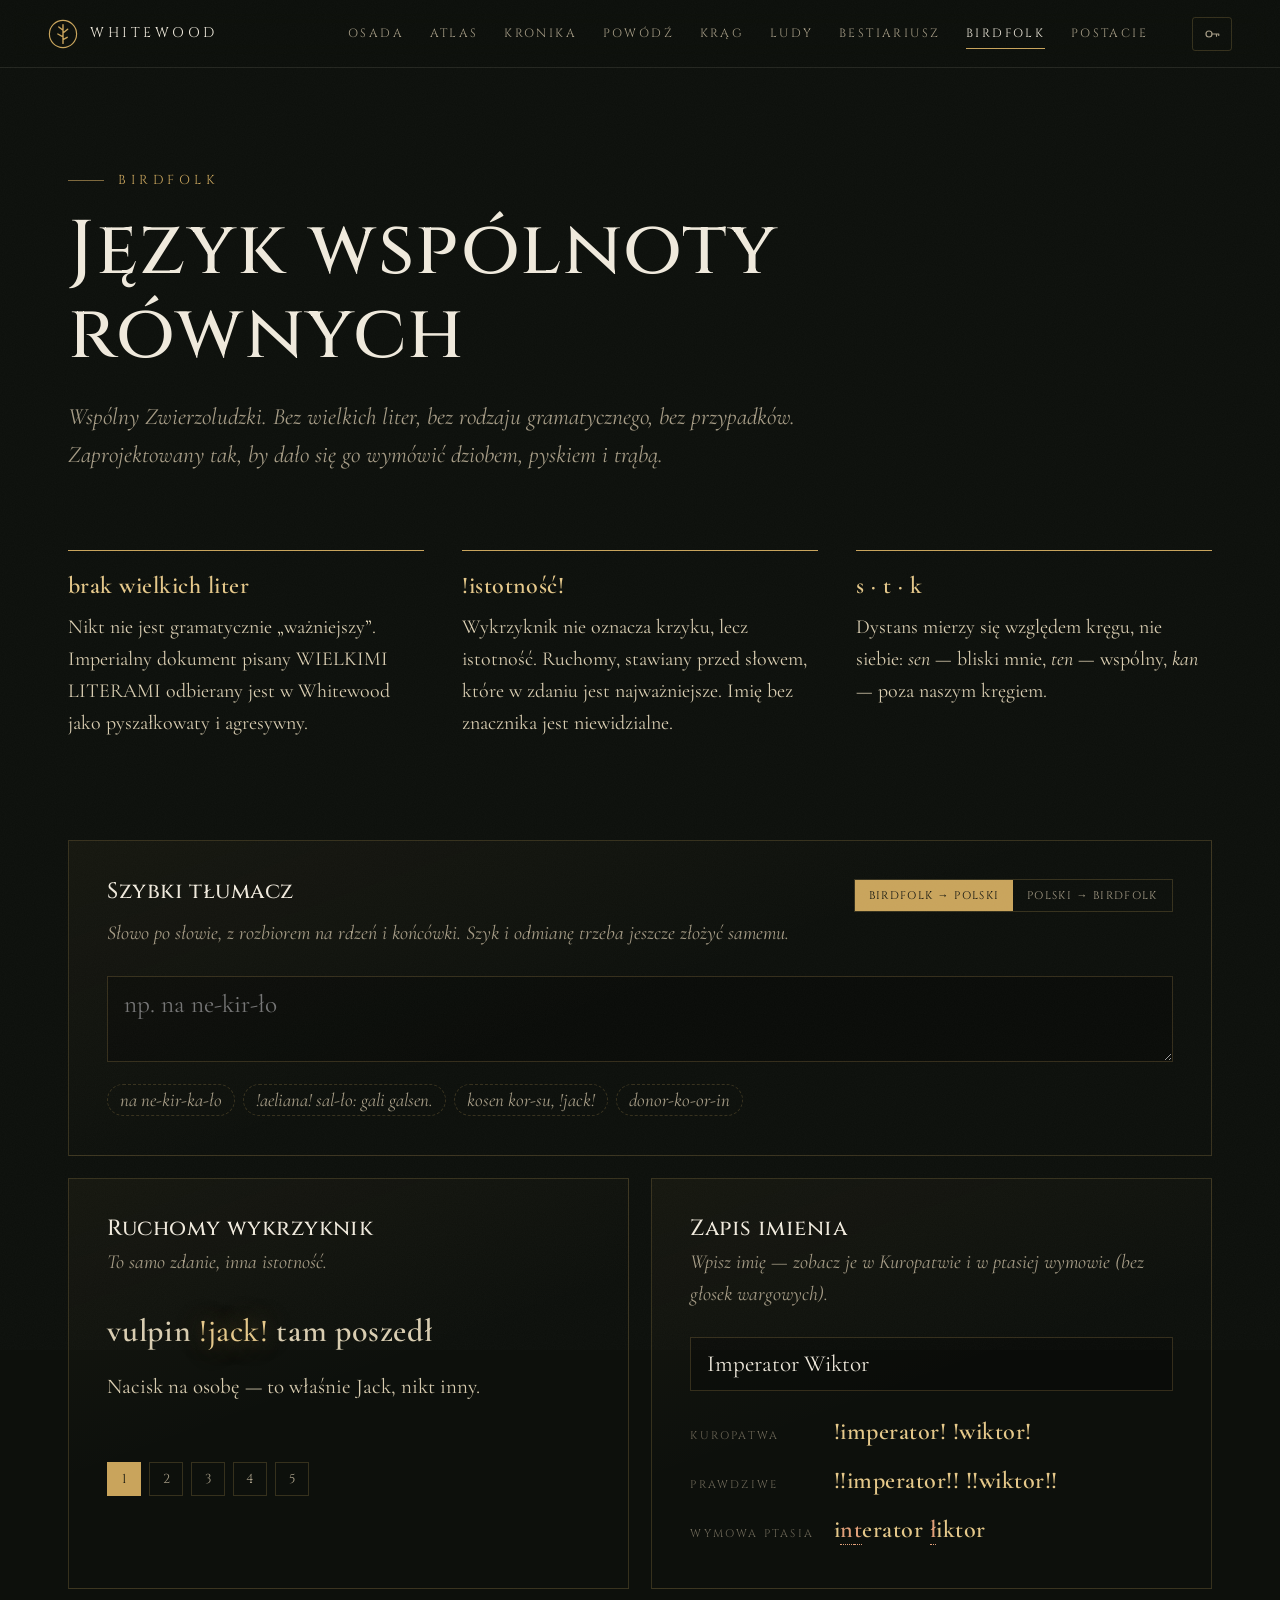
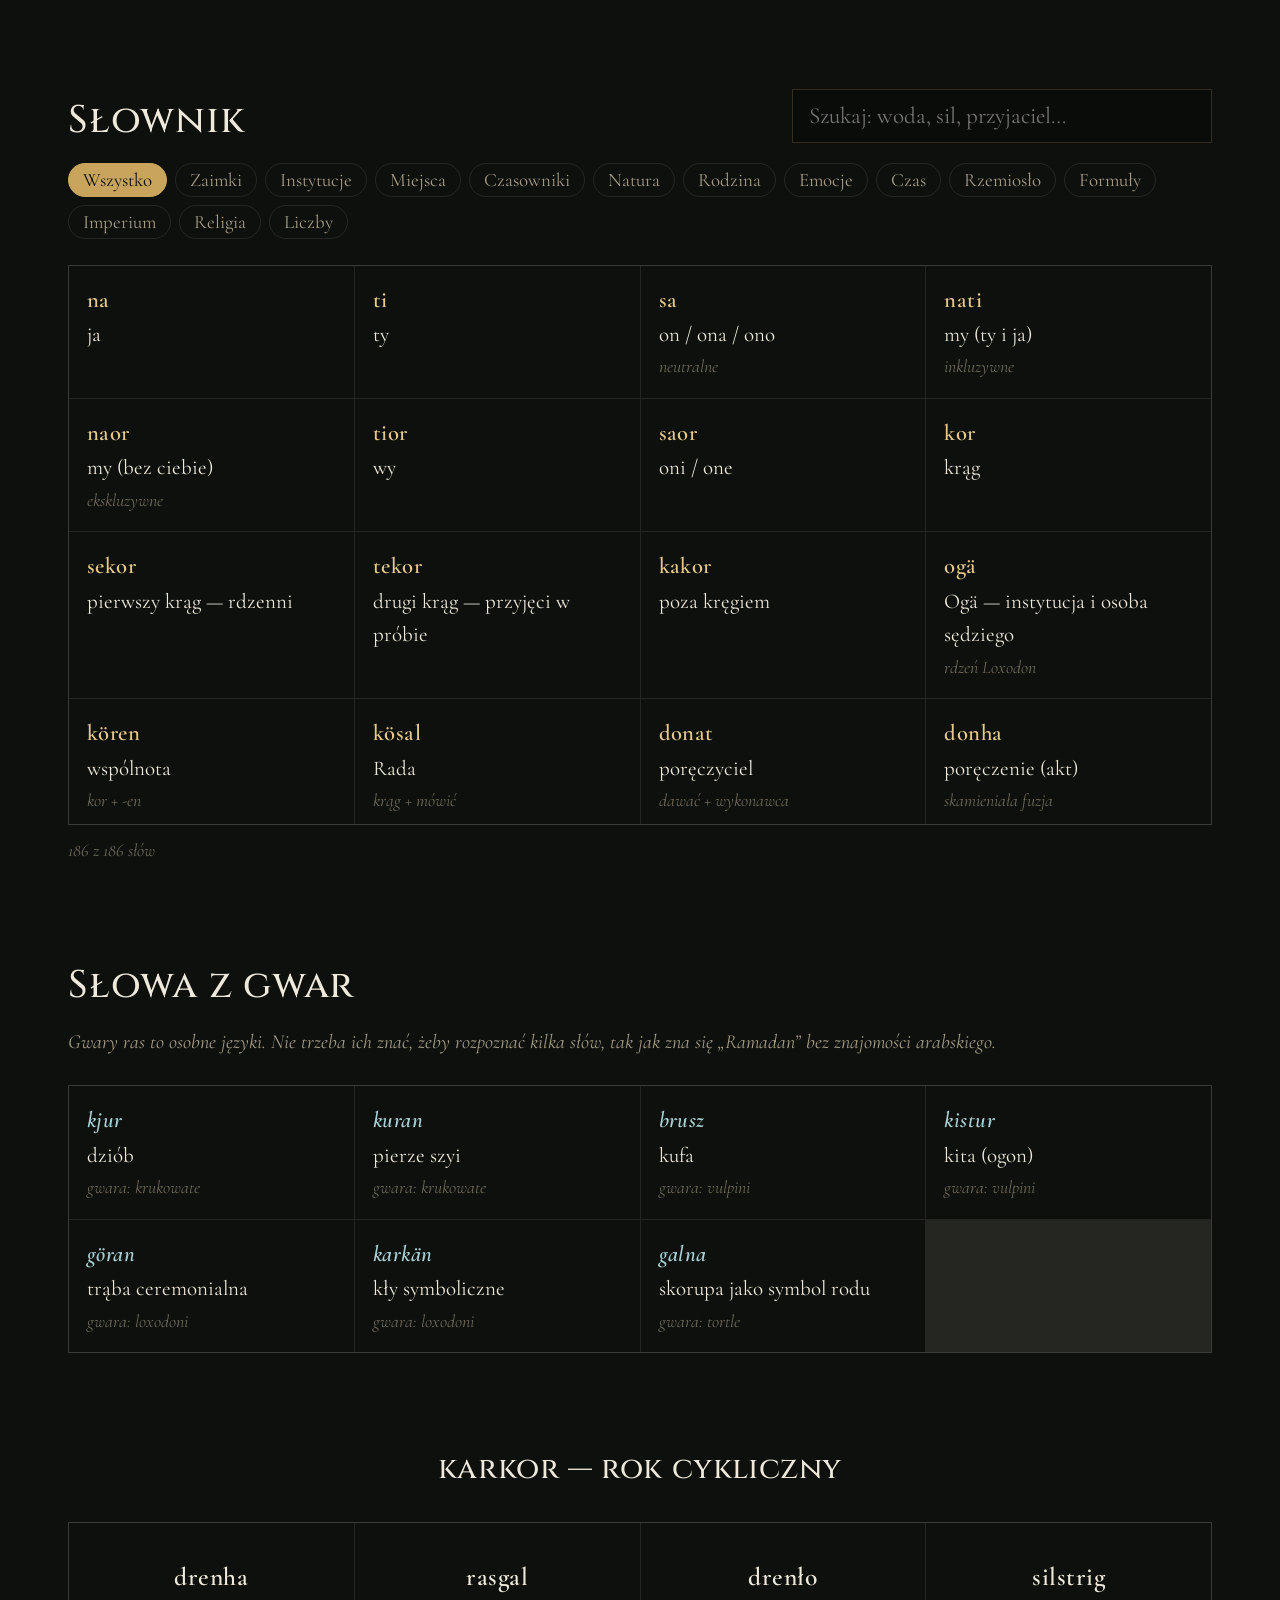
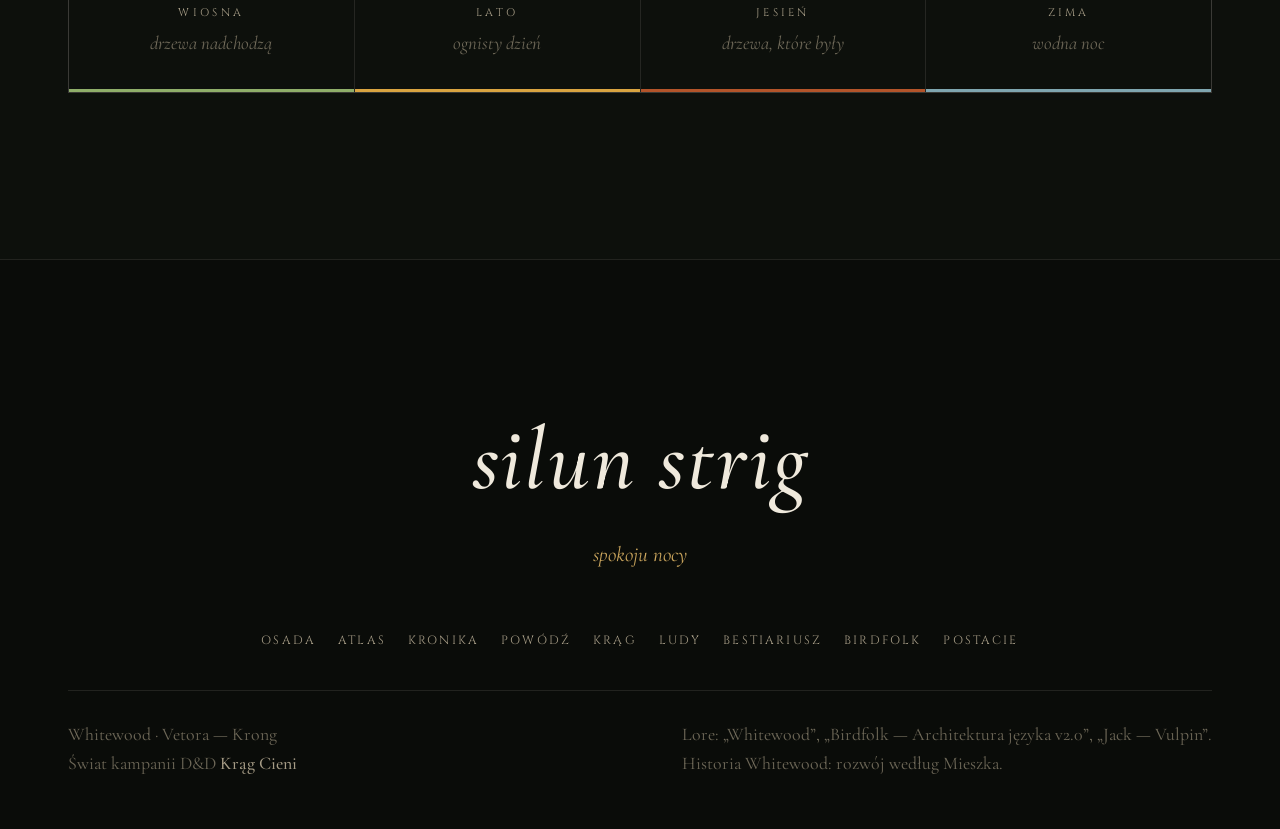
==== commit cbcf6662: "Give every holiday a Birdfolk name and a word in its race's dialect New rule: everything created get" ====
--- a/jezyk.html
+++ b/jezyk.html
@@ -98,6 +98,13 @@
       <p class="dict__count" id="dictCount"></p>
     </div>
 
+    <!-- Słowa z gwar -->
+    <div class="dict reveal">
+      <div class="dict__head"><h3>Słowa z gwar</h3></div>
+      <p class="tool__desc">Gwary ras to osobne języki. Nie trzeba ich znać, żeby rozpoznać kilka słów, tak jak zna się „Ramadan” bez znajomości arabskiego.</p>
+      <div class="dict__table dict__table--gw" id="gwaryTable" role="list"></div>
+    </div>
+
     <!-- Rok -->
     <div class="year reveal">
       <h3>karkor — rok cykliczny</h3>
--- a/css/pages.css
+++ b/css/pages.css
@@ -184,3 +184,14 @@
 .footer__nav { display: flex; flex-wrap: wrap; justify-content: center; gap: 8px 22px; margin-bottom: 40px; }
 .footer__nav a { font-family: var(--f-display); font-size: 12px; letter-spacing: .18em; text-transform: uppercase; color: var(--muted); text-decoration: none; }
 .footer__nav a:hover { color: var(--gold-2); }
+
+/* ---------- imiona Vulpinów (postacie) ---------- */
+.vulpin-doc { max-width: 780px; margin: clamp(50px, 7vw, 90px) auto 0; position: relative; }
+.vulpin-doc > h3 { font-size: clamp(26px, 3vw, 36px); text-align: center; }
+.vulpin-doc .doc__sec { padding-top: 34px; }
+.vulpin-doc .doc__sec h2 { font-size: clamp(20px, 2vw, 26px); }
+.names { grid-template-columns: repeat(auto-fit, minmax(210px, 1fr)); }
+
+/* ---------- słowa z gwar ---------- */
+.word b.gw, .ws__words b.gw { font-family: var(--f-body); font-style: italic; font-weight: 600; color: #a9d0d6; letter-spacing: .02em; }
+.dict__table--gw { max-height: none; }
